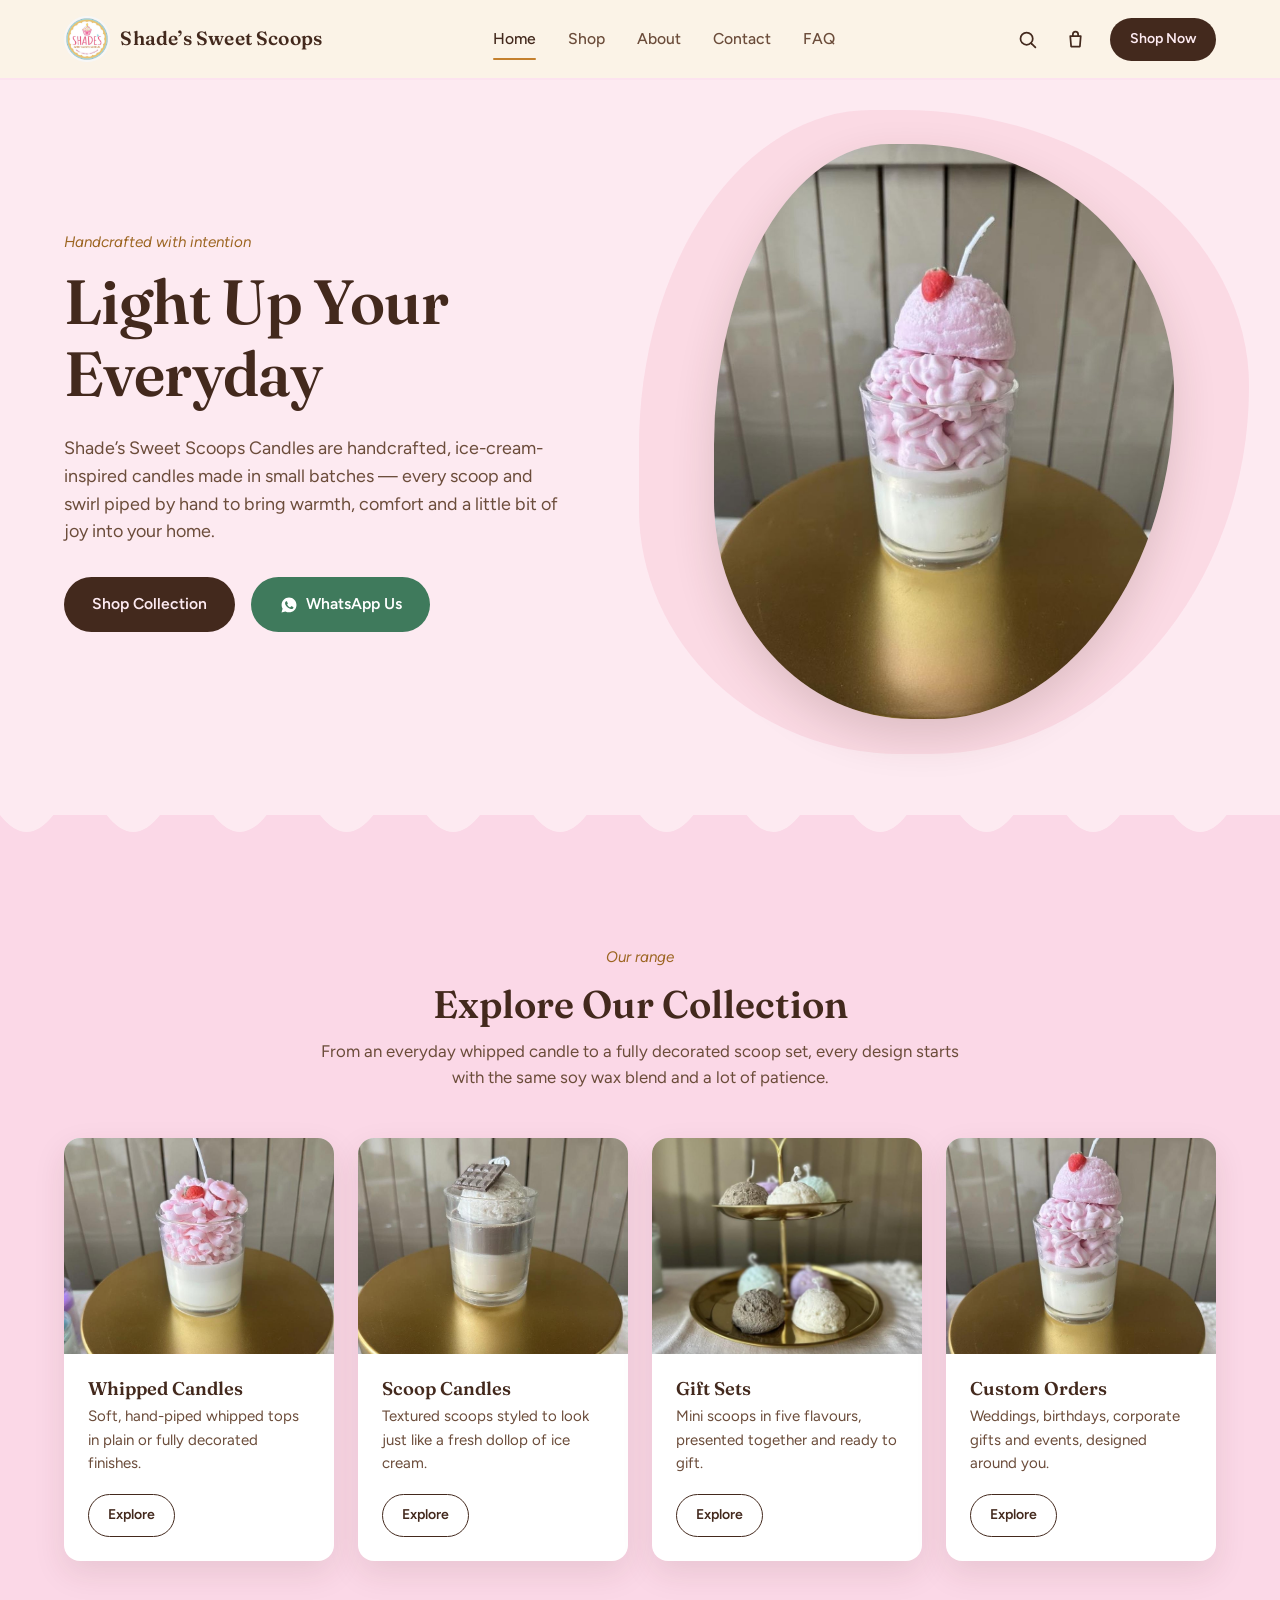
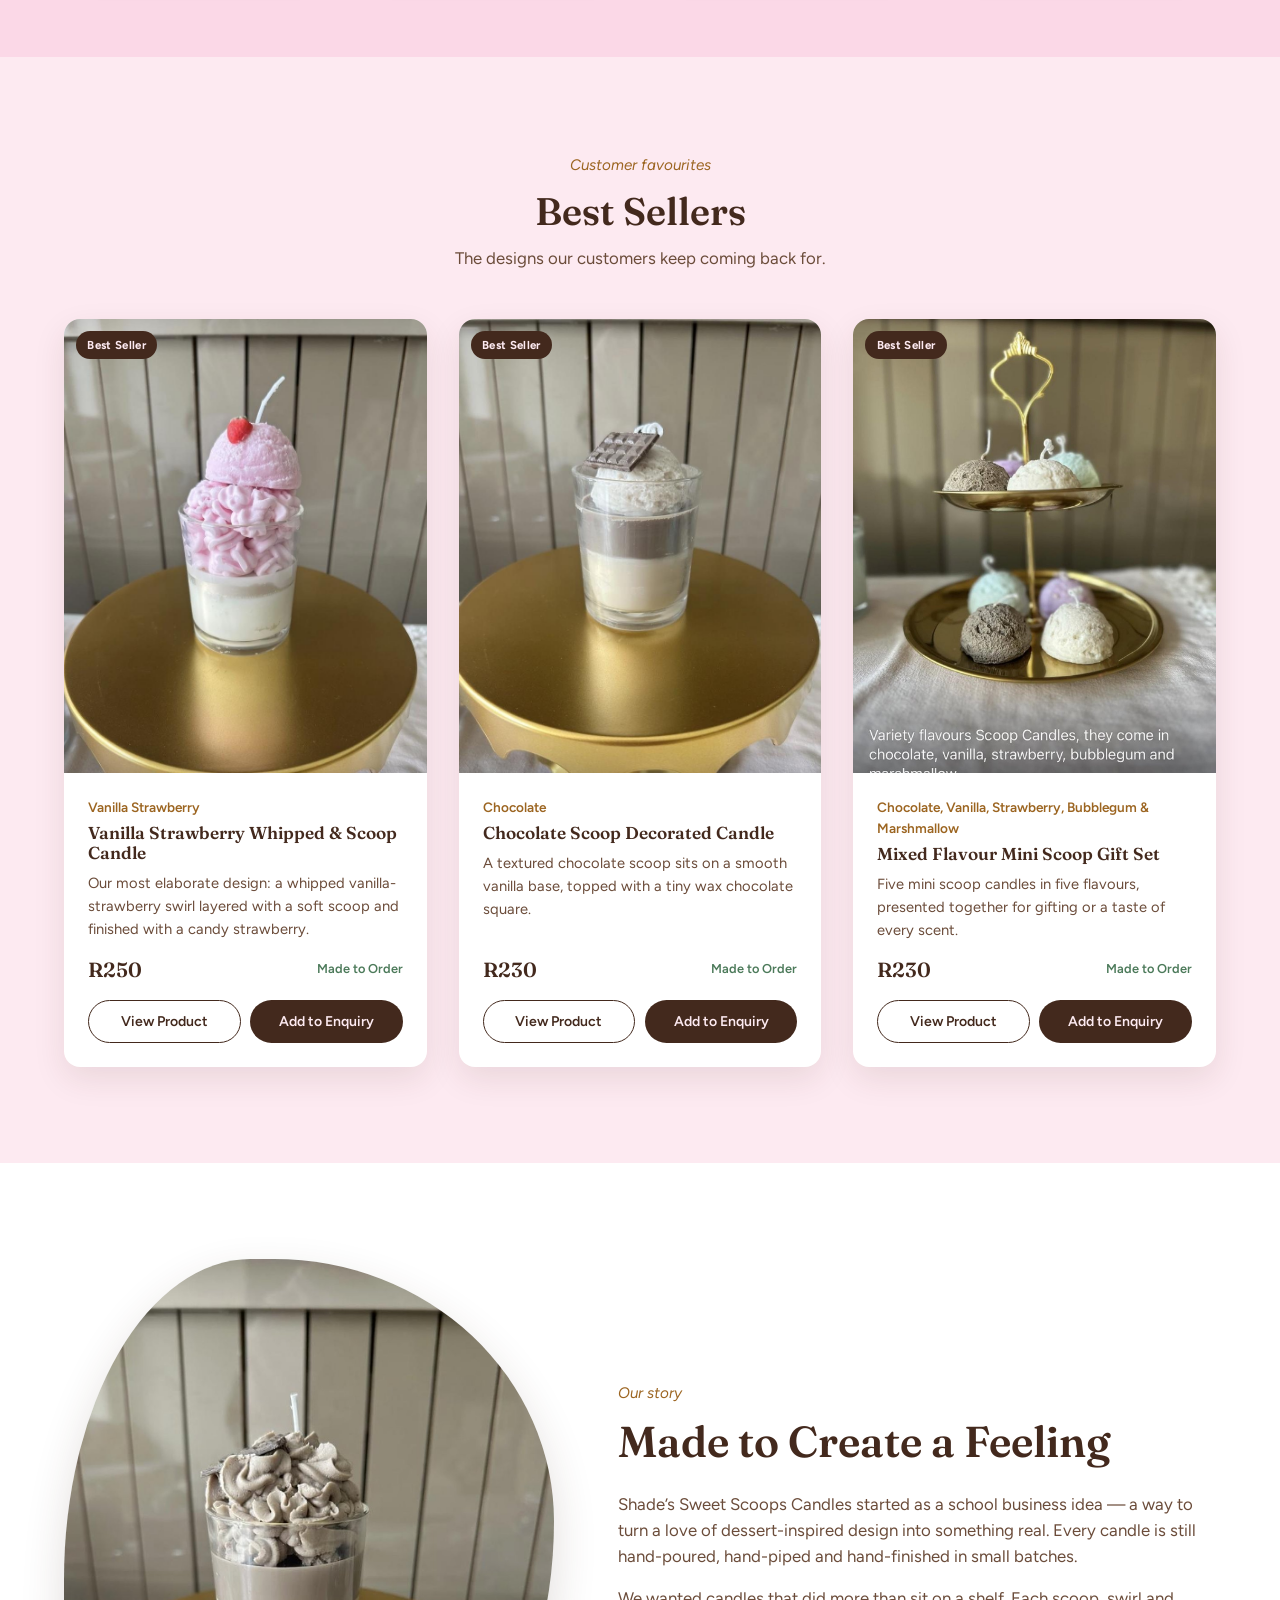
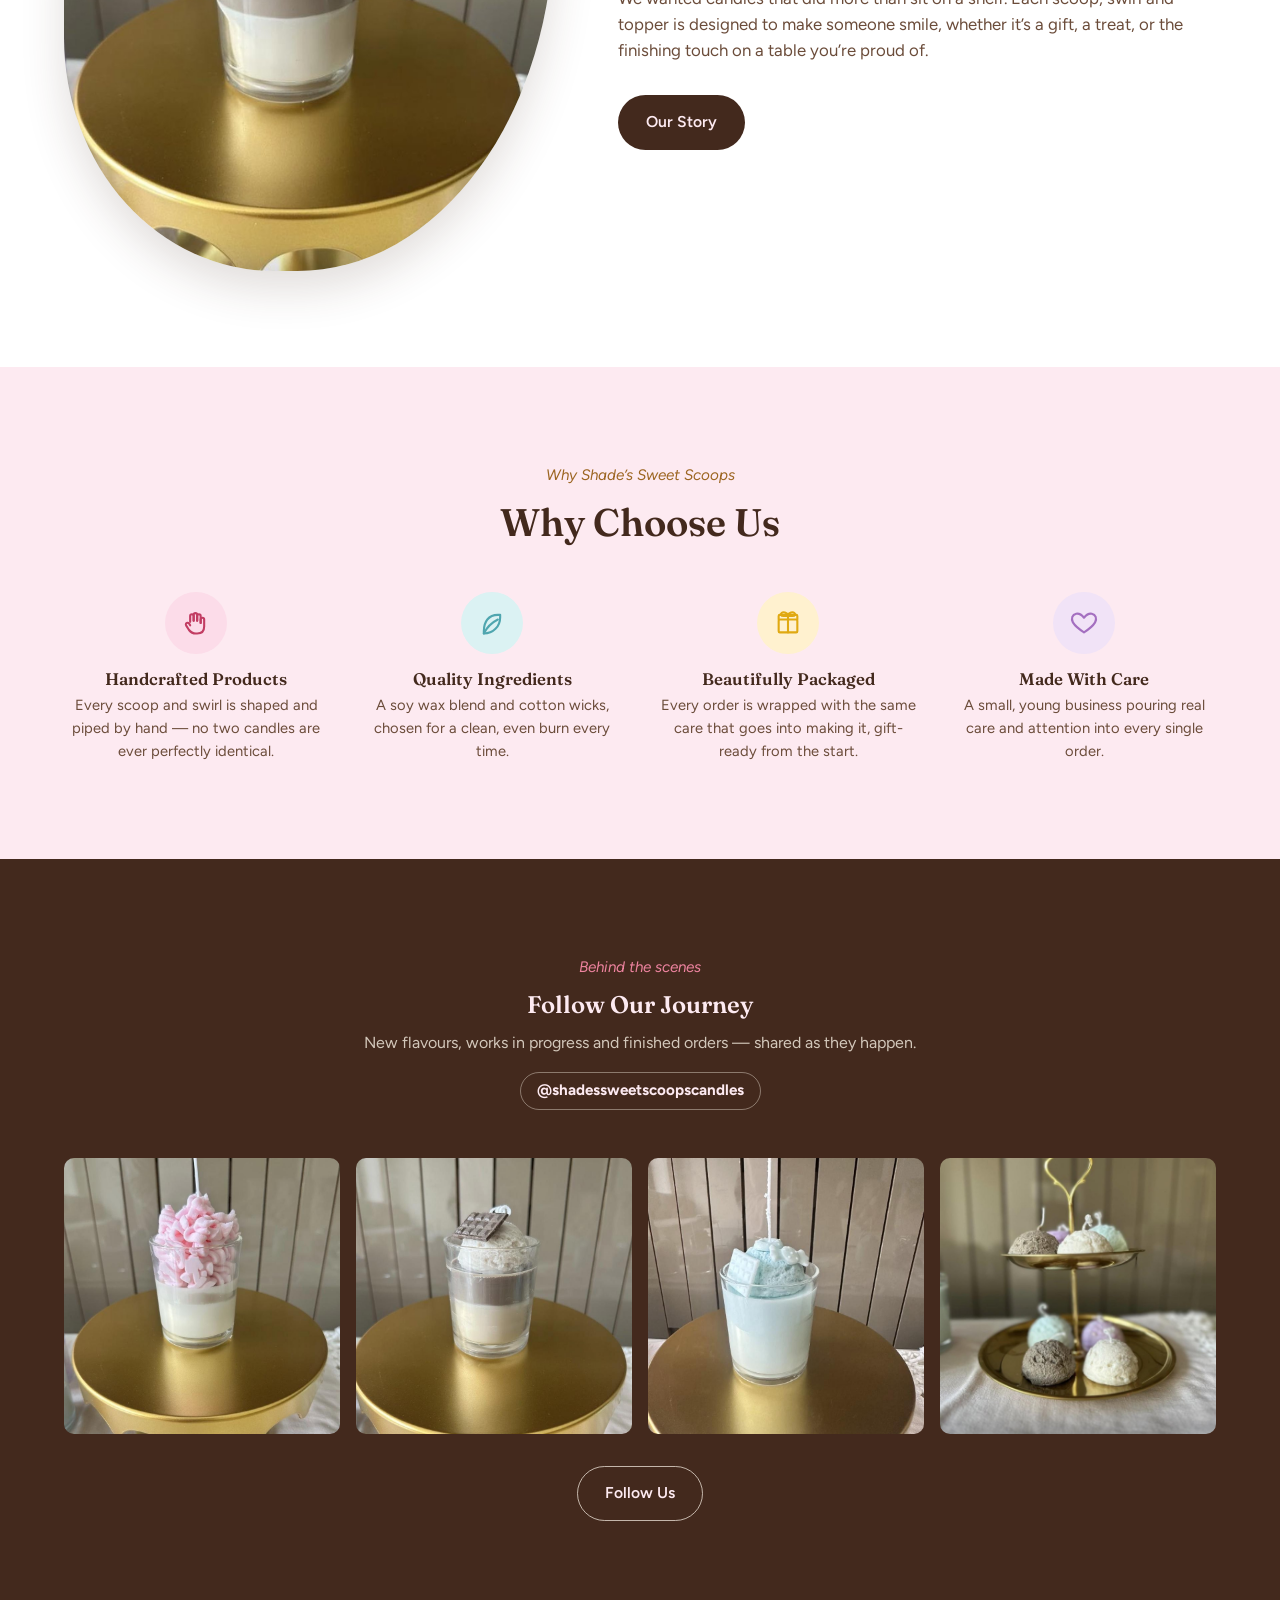
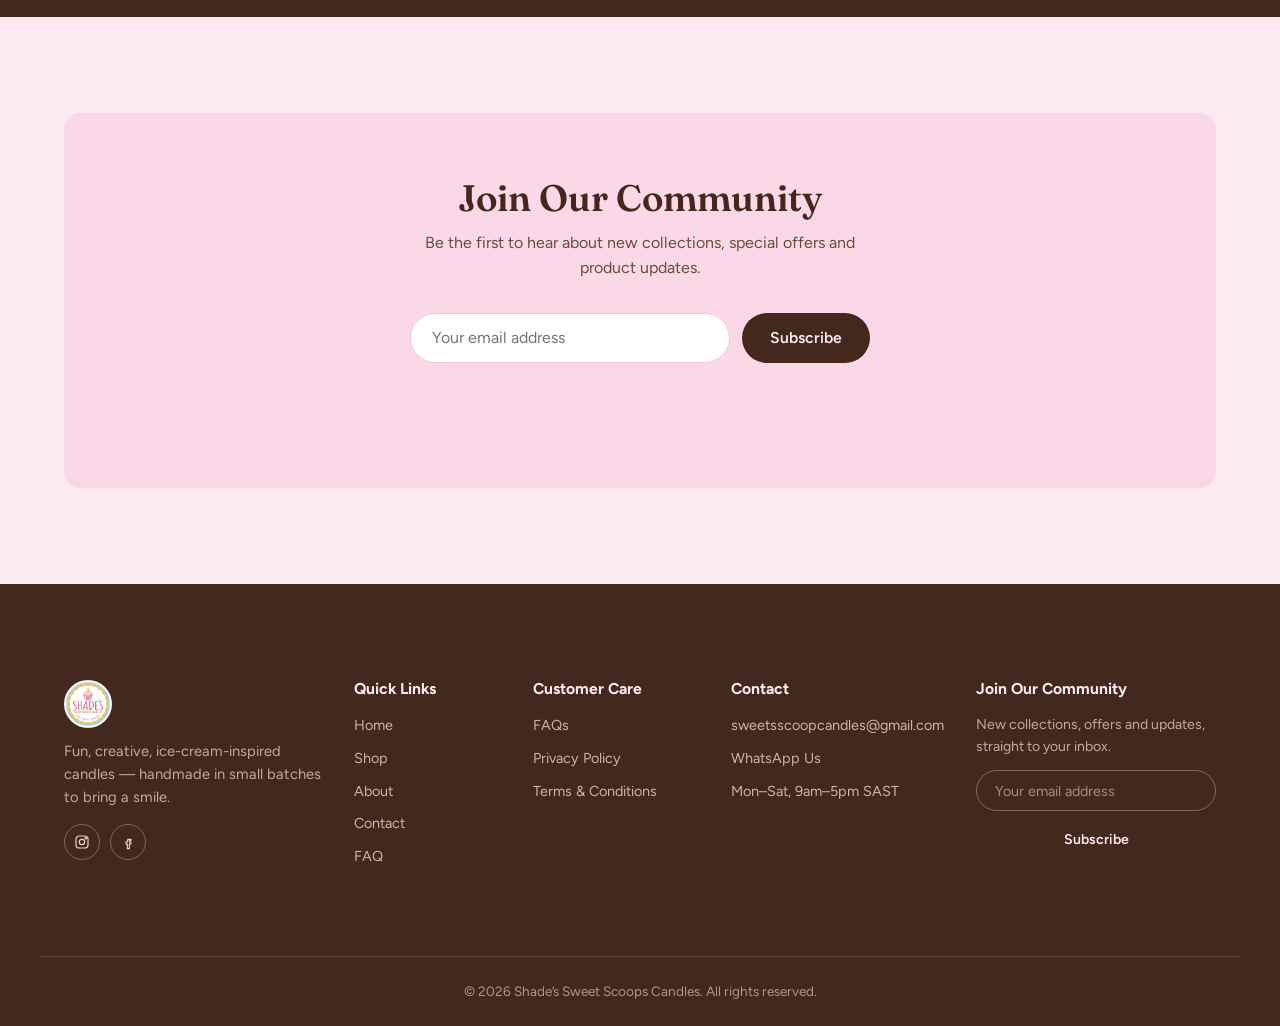
==== index.html @ d3471cd1 "Add files via upload" ====
<!DOCTYPE html>
<html lang="en">
<head>
<meta charset="UTF-8">
<meta name="viewport" content="width=device-width, initial-scale=1.0">
<title>Shade's Sweet Scoops Candles — Handcrafted Ice-Cream Inspired Candles</title>
<meta name="description" content="Handcrafted, ice-cream-inspired scoop and whipped candles made in small batches. Browse the collection and order via WhatsApp or email — no online payment needed.">
<link rel="canonical" href="https://sweetscoopcandles.co.za/" id="canonicalLink">
<meta property="og:type" content="website">
<meta property="og:site_name" content="Shade's Sweet Scoops Candles">
<meta property="og:title" content="Shade's Sweet Scoops Candles — Handcrafted Ice-Cream Inspired Candles" id="ogTitle">
<meta property="og:description" content="Handcrafted, ice-cream-inspired scoop and whipped candles made in small batches. Browse the collection and order via WhatsApp or email — no online payment needed." id="ogDescription">
<meta property="og:image" content="https://sweetscoopcandles.co.za/images/lifestyle/hero-whipped-scoop.jpg" id="ogImage">
<meta property="og:url" content="https://sweetscoopcandles.co.za/" id="ogUrl">
<meta property="og:locale" content="en_ZA">
<meta name="twitter:card" content="summary_large_image">
<meta name="twitter:title" content="Shade's Sweet Scoops Candles — Handcrafted Ice-Cream Inspired Candles" id="twitterTitle">
<meta name="twitter:description" content="Handcrafted, ice-cream-inspired scoop and whipped candles made in small batches. Browse the collection and order via WhatsApp or email — no online payment needed." id="twitterDescription">
<meta name="twitter:image" content="https://sweetscoopcandles.co.za/images/lifestyle/hero-whipped-scoop.jpg" id="twitterImage">
<link rel="icon" href="images/logo.jpg">
<link rel="stylesheet" href="css/style.css">
<script type="application/ld+json">
{
  "@context": "https://schema.org",
  "@type": "LocalBusiness",
  "@id": "https://sweetscoopcandles.co.za/#business",
  "name": "Shade's Sweet Scoops Candles",
  "description": "Handcrafted, ice-cream-inspired scoop and whipped candles made in small batches in South Africa.",
  "url": "https://sweetscoopcandles.co.za/",
  "email": "sweetsscoopcandles@gmail.com",
  "image": "https://sweetscoopcandles.co.za/images/logo.jpg",
  "logo": "https://sweetscoopcandles.co.za/images/logo.jpg",
  "priceRange": "R50 - R250",
  "areaServed": "ZA",
  "sameAs": []
}
</script>
</head>
<body data-page="home">
<a href="#main" class="skip-link">Skip to content</a>

<header class="site-header">
  <div class="container header-inner">
    <a href="index.html" class="brand">
      <img src="images/logo.jpg" alt="Shade's Sweet Scoops Candles logo" class="brand-logo" width="46" height="46">
      <span class="brand-name">Shade&rsquo;s Sweet Scoops</span>
    </a>
    <nav class="main-nav" aria-label="Primary">
      <a href="index.html" class="nav-link" data-nav="home">Home</a>
      <a href="shop.html" class="nav-link" data-nav="shop">Shop</a>
      <a href="about.html" class="nav-link" data-nav="about">About</a>
      <a href="contact.html" class="nav-link" data-nav="contact">Contact</a>
      <a href="faq.html" class="nav-link" data-nav="faq">FAQ</a>
    </nav>
    <div class="header-actions">
      <button class="icon-btn" id="searchToggle" aria-label="Search products" aria-expanded="false">
        <svg viewBox="0 0 24 24" fill="none" stroke="currentColor" stroke-width="2" stroke-linecap="round"><circle cx="11" cy="11" r="7"/><line x1="21" y1="21" x2="16.65" y2="16.65"/></svg>
      </button>
      <a href="enquiry.html" class="icon-btn" aria-label="Enquiry Bag">
        <svg viewBox="0 0 24 24" fill="none" stroke="currentColor" stroke-width="2" stroke-linecap="round" stroke-linejoin="round"><path d="M6 8h12l-1 12H7L6 8Z"/><path d="M9 8V6a3 3 0 0 1 6 0v2"/></svg>
        <span class="badge-count" data-bag-count style="display:none;">0</span>
      </a>
      <a href="shop.html" class="btn btn-primary btn-sm shop-now-btn">Shop Now</a>
      <button class="hamburger" id="hamburgerBtn" aria-label="Open menu" aria-expanded="false">
        <span></span><span></span><span></span>
      </button>
    </div>
  </div>
  <div class="search-panel" id="searchPanel">
    <div class="container search-panel-inner">
      <input type="search" id="headerSearchInput" placeholder="Search candles, flavours, gift sets…" aria-label="Search products">
      <button class="btn btn-primary btn-sm" id="headerSearchBtn">Search</button>
      <button class="icon-btn" id="searchClose" aria-label="Close search">
        <svg viewBox="0 0 24 24" fill="none" stroke="currentColor" stroke-width="2" stroke-linecap="round"><line x1="18" y1="6" x2="6" y2="18"/><line x1="6" y1="6" x2="18" y2="18"/></svg>
      </button>
    </div>
  </div>
  <nav class="mobile-nav" id="mobileNav" aria-label="Mobile">
    <a href="index.html" class="mobile-nav-link" data-nav="home">Home</a>
    <a href="shop.html" class="mobile-nav-link" data-nav="shop">Shop</a>
    <a href="about.html" class="mobile-nav-link" data-nav="about">About</a>
    <a href="contact.html" class="mobile-nav-link" data-nav="contact">Contact</a>
    <a href="faq.html" class="mobile-nav-link" data-nav="faq">FAQ</a>
    <a href="enquiry.html" class="mobile-nav-link" data-nav="enquiry">Enquiry Bag (<span data-bag-count>0</span>)</a>
    <a href="shop.html" class="btn btn-primary btn-block">Shop Now</a>
  </nav>
</header>

<main id="main">

  <section class="hero">
    <div class="container hero-inner">
      <div class="hero-copy">
        <span class="eyebrow">Handcrafted with intention</span>
        <h1>Light Up Your Everyday</h1>
        <p>Shade&rsquo;s Sweet Scoops Candles are handcrafted, ice-cream-inspired candles made in small batches — every scoop and swirl piped by hand to bring warmth, comfort and a little bit of joy into your home.</p>
        <div class="hero-actions">
          <a href="shop.html" class="btn btn-primary">Shop Collection</a>
          <a href="#" class="btn btn-whatsapp" data-whatsapp-link data-whatsapp-message="Hi! I'd love to find out more about your candles.">
            <svg width="18" height="18" viewBox="0 0 24 24" fill="currentColor"><path d="M12.04 2C6.58 2 2.13 6.45 2.13 11.91c0 1.75.46 3.45 1.32 4.95L2 22l5.29-1.39a9.9 9.9 0 0 0 4.75 1.21h.01c5.46 0 9.91-4.45 9.91-9.91C21.96 6.45 17.5 2 12.04 2Zm5.8 14.02c-.24.68-1.4 1.31-1.93 1.36-.5.05-.98.23-3.29-.7-2.79-1.13-4.58-3.94-4.72-4.13-.14-.19-1.13-1.5-1.13-2.86 0-1.36.71-2.03.97-2.3.24-.26.53-.32.7-.32h.5c.16 0 .38-.03.58.44.24.57.8 1.96.87 2.1.07.15.11.32.02.51-.09.19-.14.31-.28.47-.14.16-.29.36-.42.48-.14.14-.28.29-.12.57.16.28.71 1.17 1.53 1.9 1.05.94 1.94 1.23 2.22 1.37.28.14.44.12.61-.07.16-.19.68-.79.87-1.06.19-.27.37-.22.62-.13.26.09 1.63.77 1.91.91.28.14.47.21.54.33.07.12.07.68-.17 1.36Z"/></svg>
            WhatsApp Us
          </a>
        </div>
      </div>
      <div class="hero-media">
        <img src="images/lifestyle/hero-whipped-scoop.jpg" alt="Vanilla strawberry whipped and scoop candle, styled on a gold stand" width="700" height="848">
      </div>
    </div>
  </section>

  <svg class="scallop-divider" viewBox="0 0 400 20" preserveAspectRatio="none" aria-hidden="true">
    <path d="M0 0 Q 8.33 20 16.67 0 T 33.33 0 T 50 0 T 66.67 0 T 83.33 0 T 100 0 T 116.67 0 T 133.33 0 T 150 0 T 166.67 0 T 183.33 0 T 200 0 T 216.67 0 T 233.33 0 T 250 0 T 266.67 0 T 283.33 0 T 300 0 T 316.67 0 T 333.33 0 T 350 0 T 366.67 0 T 383.33 0 T 400 0 V20 H0 Z" fill="var(--cream-deep)"/>
  </svg>

  <section class="section-alt" style="background:var(--cream-deep);">
    <div class="container">
      <div class="section-head centered">
        <span class="eyebrow">Our range</span>
        <h2>Explore Our Collection</h2>
        <p>From an everyday whipped candle to a fully decorated scoop set, every design starts with the same soy wax blend and a lot of patience.</p>
      </div>
      <div class="collection-grid">
        <article class="collection-card">
          <div class="collection-card-media"><img src="images/products/whipped-decorated-vanilla-strawberry.jpg" alt="Whipped candle with strawberry topping" loading="lazy" width="500" height="400"></div>
          <div class="collection-card-body">
            <h3>Whipped Candles</h3>
            <p>Soft, hand-piped whipped tops in plain or fully decorated finishes.</p>
            <a href="shop.html#category=whipped" class="btn btn-secondary btn-sm">Explore</a>
          </div>
        </article>
        <article class="collection-card">
          <div class="collection-card-media"><img src="images/products/scoop-decorated-chocolate.jpg" alt="Chocolate scoop candle in a glass tumbler" loading="lazy" width="500" height="400"></div>
          <div class="collection-card-body">
            <h3>Scoop Candles</h3>
            <p>Textured scoops styled to look just like a fresh dollop of ice cream.</p>
            <a href="shop.html#category=scoop" class="btn btn-secondary btn-sm">Explore</a>
          </div>
        </article>
        <article class="collection-card">
          <div class="collection-card-media"><img src="images/lifestyle/variety-stand.jpg" alt="Mixed flavour mini scoop candles on a tiered stand" loading="lazy" width="500" height="400"></div>
          <div class="collection-card-body">
            <h3>Gift Sets</h3>
            <p>Mini scoops in five flavours, presented together and ready to gift.</p>
            <a href="shop.html#category=giftset" class="btn btn-secondary btn-sm">Explore</a>
          </div>
        </article>
        <article class="collection-card">
          <div class="collection-card-media"><img src="images/products/whipped-scoop-vanilla-strawberry.jpg" alt="Custom decorated candle example" loading="lazy" width="500" height="400"></div>
          <div class="collection-card-body">
            <h3>Custom Orders</h3>
            <p>Weddings, birthdays, corporate gifts and events, designed around you.</p>
            <a href="contact.html#custom" class="btn btn-secondary btn-sm">Explore</a>
          </div>
        </article>
      </div>
    </div>
  </section>

  <section>
    <div class="container">
      <div class="section-head centered">
        <span class="eyebrow">Customer favourites</span>
        <h2>Best Sellers</h2>
        <p>The designs our customers keep coming back for.</p>
      </div>
      <div class="product-grid" id="bestSellersGrid">
        <!-- Rendered by js/main.js — renderBestSellers() -->
      </div>
    </div>
  </section>

  <section class="section-alt">
    <div class="container editorial">
      <div class="editorial-media">
        <img src="images/lifestyle/brand-story.jpg" alt="Chocolate whipped decorated candle on a gold stand" width="600" height="727">
      </div>
      <div class="editorial-copy">
        <span class="eyebrow">Our story</span>
        <h2>Made to Create a Feeling</h2>
        <p>Shade&rsquo;s Sweet Scoops Candles started as a school business idea — a way to turn a love of dessert-inspired design into something real. Every candle is still hand-poured, hand-piped and hand-finished in small batches.</p>
        <p>We wanted candles that did more than sit on a shelf. Each scoop, swirl and topper is designed to make someone smile, whether it&rsquo;s a gift, a treat, or the finishing touch on a table you&rsquo;re proud of.</p>
        <a href="about.html" class="btn btn-primary">Our Story</a>
      </div>
    </div>
  </section>

  <section>
    <div class="container">
      <div class="section-head centered">
        <span class="eyebrow">Why Shade&rsquo;s Sweet Scoops</span>
        <h2>Why Choose Us</h2>
      </div>
      <div class="benefits-grid">
        <div class="benefit">
          <div class="benefit-icon"><svg viewBox="0 0 24 24" fill="none" stroke="currentColor" stroke-width="1.8" stroke-linecap="round" stroke-linejoin="round"><path d="M7 11V6a1.5 1.5 0 0 1 3 0v4"/><path d="M10 10V5a1.5 1.5 0 0 1 3 0v5"/><path d="M13 10V6a1.5 1.5 0 0 1 3 0v6"/><path d="M16 12V9a1.5 1.5 0 0 1 3 0v6c0 3.5-2 6-6 6h-1c-3 0-4.5-1-6-3l-2.5-4c-.5-.9 0-2 1-2.2.7-.1 1.3.2 1.7.8L7 14"/></svg></div>
          <h3>Handcrafted Products</h3>
          <p>Every scoop and swirl is shaped and piped by hand — no two candles are ever perfectly identical.</p>
        </div>
        <div class="benefit">
          <div class="benefit-icon"><svg viewBox="0 0 24 24" fill="none" stroke="currentColor" stroke-width="1.8" stroke-linecap="round" stroke-linejoin="round"><path d="M5 21c8 0 14-6 14-14V5h-2C9 5 5 11 5 19v2Z"/><path d="M5 21c3-6 6-9 12-12"/></svg></div>
          <h3>Quality Ingredients</h3>
          <p>A soy wax blend and cotton wicks, chosen for a clean, even burn every time.</p>
        </div>
        <div class="benefit">
          <div class="benefit-icon"><svg viewBox="0 0 24 24" fill="none" stroke="currentColor" stroke-width="1.8" stroke-linecap="round" stroke-linejoin="round"><rect x="4" y="9" width="16" height="11" rx="1"/><path d="M4 9V6a1 1 0 0 1 1-1h14a1 1 0 0 1 1 1v3"/><path d="M12 5v15"/><path d="M12 5c-1.2-2-4-3-5.5-1.6C5.1 4.5 6 6 8 6h4Z"/><path d="M12 5c1.2-2 4-3 5.5-1.6C18.9 4.5 18 6 16 6h-4Z"/></svg></div>
          <h3>Beautifully Packaged</h3>
          <p>Every order is wrapped with the same care that goes into making it, gift-ready from the start.</p>
        </div>
        <div class="benefit">
          <div class="benefit-icon"><svg viewBox="0 0 24 24" fill="none" stroke="currentColor" stroke-width="1.8" stroke-linecap="round" stroke-linejoin="round"><path d="M12 20s-7-4.35-9.5-8.5C.7 8.2 2 4.8 5.3 4.1 7.6 3.6 10 5 12 7.5 14 5 16.4 3.6 18.7 4.1 22 4.8 23.3 8.2 21.5 11.5 19 15.65 12 20 12 20Z"/></svg></div>
          <h3>Made With Care</h3>
          <p>A small, young business pouring real care and attention into every single order.</p>
        </div>
      </div>
    </div>
  </section>

  <section class="social-section">
    <div class="container">
      <div class="social-head">
        <span class="eyebrow">Behind the scenes</span>
        <h2>Follow Our Journey</h2>
        <p>New flavours, works in progress and finished orders — shared as they happen.</p>
        <span class="social-handle" data-instagram-handle>@shadessweetscoopscandles</span>
      </div>
      <div class="social-gallery">
        <img src="images/products/whipped-vanilla-strawberry.jpg" alt="Vanilla strawberry whipped candle" loading="lazy" width="400" height="400">
        <img src="images/products/scoop-decorated-chocolate.jpg" alt="Chocolate scoop decorated candle" loading="lazy" width="400" height="400">
        <img src="images/products/scoop-decorated-bubblegum.jpg" alt="Bubblegum scoop decorated candle" loading="lazy" width="400" height="400">
        <img src="images/lifestyle/variety-stand.jpg" alt="Variety of mini scoop candles on a stand" loading="lazy" width="400" height="400">
      </div>
      <a href="#" class="btn btn-outline-light" data-instagram-link>Follow Us</a>
    </div>
  </section>

  <section>
    <div class="container">
      <div class="newsletter">
        <h2>Join Our Community</h2>
        <p>Be the first to hear about new collections, special offers and product updates.</p>
        <form class="newsletter-form" id="homeNewsletterForm" novalidate>
          <input type="email" placeholder="Your email address" aria-label="Email address" required>
          <button type="submit" class="btn btn-primary">Subscribe</button>
        </form>
        <p class="form-msg" id="homeNewsletterMsg"></p>
      </div>
    </div>
  </section>

</main>

<footer class="site-footer">
  <div class="container footer-grid">
    <div class="footer-brand">
      <img src="images/logo.jpg" alt="Shade's Sweet Scoops Candles logo" class="footer-logo" width="48" height="48">
      <p>Fun, creative, ice-cream-inspired candles — handmade in small batches to bring a smile.</p>
      <div class="social-links">
        <a href="#" aria-label="Instagram" data-instagram-link>
          <svg viewBox="0 0 24 24" fill="none" stroke="currentColor" stroke-width="1.8"><rect x="3" y="3" width="18" height="18" rx="5"/><circle cx="12" cy="12" r="4"/><circle cx="17.5" cy="6.5" r="1"/></svg>
        </a>
        <a href="#" aria-label="Facebook">
          <svg viewBox="0 0 24 24" fill="none" stroke="currentColor" stroke-width="1.8" stroke-linecap="round" stroke-linejoin="round"><path d="M15 8h-2a2 2 0 0 0-2 2v2H9v3h2v7h3v-7h2.2l.3-3H14v-1.5c0-.6.4-1 1-1h1.5V8Z"/></svg>
        </a>
      </div>
    </div>
    <div class="footer-col">
      <h3>Quick Links</h3>
      <a href="index.html">Home</a>
      <a href="shop.html">Shop</a>
      <a href="about.html">About</a>
      <a href="contact.html">Contact</a>
      <a href="faq.html">FAQ</a>
    </div>
    <div class="footer-col">
      <h3>Customer Care</h3>
      <a href="faq.html">FAQs</a>
      <a href="privacy.html">Privacy Policy</a>
      <a href="terms.html">Terms &amp; Conditions</a>
    </div>
    <div class="footer-col">
      <h3>Contact</h3>
      <a href="mailto:sweetsscoopcandles@gmail.com" data-email-link>sweetsscoopcandles@gmail.com</a>
      <a href="#" data-whatsapp-link data-whatsapp-message="Hi! I'd like to get in touch.">WhatsApp Us</a>
      <span>Mon&ndash;Sat, 9am&ndash;5pm SAST</span>
    </div>
    <div class="footer-col footer-newsletter">
      <h3>Join Our Community</h3>
      <p style="font-size:0.88rem;color:rgba(251,243,231,0.65);margin-bottom:0.8rem;">New collections, offers and updates, straight to your inbox.</p>
      <form class="footer-newsletter-form" id="footerNewsletterForm" novalidate>
        <input type="email" placeholder="Your email address" aria-label="Email address" required>
        <button type="submit" class="btn btn-primary btn-sm">Subscribe</button>
      </form>
      <p class="form-msg" id="footerNewsletterMsg"></p>
    </div>
  </div>
  <div class="footer-bottom container">
    <p>&copy; <span id="footerYear">2026</span> Shade&rsquo;s Sweet Scoops Candles. All rights reserved.</p>
  </div>
</footer>

<script src="js/products.js"></script>
<script src="js/main.js"></script>
<script>
  wireNewsletterForm(document.getElementById("homeNewsletterForm"), document.getElementById("homeNewsletterMsg"));
</script>
</body>
</html>
---- css/style.css ----
/* =================================================================
   Shade's Sweet Scoops Candles — Stylesheet
   Type: Fraunces (display/headings) + Figtree (body/UI)
   ================================================================= */

@import url('https://fonts.googleapis.com/css2?family=Fraunces:opsz,wght@9..144,400;9..144,500;9..144,600;9..144,700&family=Figtree:wght@400;500;600;700&display=swap');

:root{
  /* ---- Color tokens ---- */
  --cream:        #FDEAF1;
  --cream-deep:   #FBD8E7;
  --paper:        #FFFFFF;
  --choc:         #43291D;
  --choc-soft:    #6B4C3A;
  --caramel:      #C4802E;
  --caramel-dark: #9C6521;
  --strawberry:   #EF84A0;
  --strawberry-dark: #C23D63;
  --bubblegum:    #7FCBD3;
  --bubblegum-dark: #4FA6AF;
  --sunshine:     #FFCE54;
  --sunshine-dark: #E0A912;
  --grape:        #C9A0DC;
  --grape-dark:   #A46FC0;
  --line:         #F4C7DC;
  --line-soft:    #FCE3EF;
  --error:        #B3423A;
  --success:      #4C7A5A;

  /* ---- Type ---- */
  --font-display: 'Fraunces', Georgia, serif;
  --font-body: 'Figtree', -apple-system, BlinkMacSystemFont, 'Segoe UI', sans-serif;

  /* ---- Spacing scale (8px base) ---- */
  --sp-1: 0.5rem;
  --sp-2: 0.75rem;
  --sp-3: 1rem;
  --sp-4: 1.5rem;
  --sp-5: 2rem;
  --sp-6: 3rem;
  --sp-7: 4rem;
  --sp-8: 6rem;
  --sp-9: 8rem;

  --radius-scoop: 40% 60% 55% 45% / 55% 45% 60% 40%;
  --radius-sm: 10px;
  --radius-md: 16px;
  --shadow-soft: 0 12px 32px rgba(67, 41, 29, 0.10);
  --shadow-lift: 0 18px 44px rgba(67, 41, 29, 0.16);
  --container-w: 1200px;
}

/* ---- Reset ---- */
*, *::before, *::after{ box-sizing: border-box; }
html{ scroll-behavior: smooth; }
body{
  margin: 0;
  font-family: var(--font-body);
  color: var(--choc);
  background: var(--cream);
  -webkit-font-smoothing: antialiased;
  line-height: 1.55;
}
img{ max-width: 100%; display: block; }
a{ color: inherit; text-decoration: none; }
button{ font-family: inherit; cursor: pointer; }
input, select, textarea{ font-family: inherit; font-size: 1rem; }
ul{ list-style: none; margin: 0; padding: 0; }
h1,h2,h3,h4{ font-family: var(--font-display); font-weight: 600; line-height: 1.15; margin: 0; color: var(--choc); }
p{ margin: 0; }
:focus-visible{ outline: 2px solid var(--caramel-dark); outline-offset: 3px; }
@media (prefers-reduced-motion: reduce){
  html{ scroll-behavior: auto; }
  *{ animation-duration: 0.01ms !important; transition-duration: 0.01ms !important; }
}

.container{ max-width: var(--container-w); margin: 0 auto; padding: 0 var(--sp-4); }
@media (max-width: 640px){ .container{ padding: 0 var(--sp-3); } }

section{ padding: var(--sp-8) 0; }
@media (max-width: 780px){ section{ padding: var(--sp-6) 0; } }

.section-alt{ background: var(--paper); }

.eyebrow{
  display: inline-block;
  font-family: var(--font-body);
  font-size: 0.95rem;
  color: var(--caramel-dark);
  font-style: italic;
  margin-bottom: var(--sp-2);
}
.section-head{
  max-width: 640px;
  margin: 0 0 var(--sp-6);
}
.section-head h2{ font-size: clamp(1.8rem, 3vw, 2.5rem); }
.section-head p{ margin-top: var(--sp-2); color: var(--choc-soft); font-size: 1.05rem; }
.section-head.centered{ margin-left: auto; margin-right: auto; text-align: center; }

/* ---- Buttons ---- */
.btn{
  display: inline-flex;
  align-items: center;
  justify-content: center;
  gap: 0.5rem;
  padding: 0.9rem 1.7rem;
  border-radius: 999px;
  font-size: 0.98rem;
  font-weight: 600;
  border: 1.5px solid transparent;
  transition: transform 0.15s ease, background 0.15s ease, border-color 0.15s ease, color 0.15s ease;
  white-space: nowrap;
}
.btn:hover{ transform: translateY(-2px); }
.btn:active{ transform: translateY(0); }
.btn-primary{ background: var(--choc); color: var(--cream); }
.btn-primary:hover{ background: var(--caramel-dark); }
.btn-secondary{ background: transparent; color: var(--choc); border-color: var(--choc); }
.btn-secondary:hover{ background: var(--choc); color: var(--cream); }
.btn-whatsapp{ background: #3F7A5C; color: #fff; }
.btn-whatsapp:hover{ background: #33654B; }
.btn-outline-light{ background: transparent; color: var(--cream); border-color: rgba(251,243,231,0.7); }
.btn-outline-light:hover{ background: var(--cream); color: var(--choc); }
.btn-block{ width: 100%; }
.btn-sm{ padding: 0.6rem 1.2rem; font-size: 0.88rem; }
.btn:disabled{ opacity: 0.5; cursor: not-allowed; transform: none; }

/* ---- Icon buttons ---- */
.icon-btn{
  display: inline-flex;
  align-items: center;
  justify-content: center;
  width: 42px;
  height: 42px;
  border-radius: 50%;
  background: transparent;
  border: none;
  color: var(--choc);
  position: relative;
  transition: background 0.15s ease;
}
.icon-btn:hover{ background: var(--cream-deep); }
.icon-btn svg{ width: 21px; height: 21px; }

.badge-count{
  position: absolute;
  top: 2px;
  right: 2px;
  min-width: 18px;
  height: 18px;
  padding: 0 4px;
  border-radius: 999px;
  background: var(--caramel);
  color: #fff;
  font-size: 0.65rem;
  font-weight: 700;
  display: flex;
  align-items: center;
  justify-content: center;
  font-family: var(--font-body);
}

/* =================================================================
   HEADER
   ================================================================= */
.site-header{
  position: sticky;
  top: 0;
  z-index: 100;
  background: rgba(251,243,231,0.92);
  backdrop-filter: blur(10px);
  border-bottom: 1px solid var(--line-soft);
}
.header-inner{
  display: flex;
  align-items: center;
  justify-content: space-between;
  gap: var(--sp-4);
  height: 78px;
}
.brand{ display: flex; align-items: center; gap: 0.65rem; min-width: 0; flex-shrink: 1; }
.brand-logo{ width: 46px; height: 46px; border-radius: 50%; object-fit: cover; flex-shrink: 0; }
.brand-name{
  font-family: var(--font-display);
  font-size: 1.2rem;
  font-weight: 600;
  letter-spacing: 0.01em;
  white-space: nowrap;
  overflow: hidden;
  text-overflow: ellipsis;
  min-width: 0;
}
.main-nav{ display: flex; align-items: center; gap: var(--sp-5); }
.nav-link{
  font-size: 0.98rem;
  font-weight: 500;
  color: var(--choc-soft);
  position: relative;
  padding: 6px 0;
}
.nav-link:hover{ color: var(--choc); }
.nav-link.active{ color: var(--choc); }
.nav-link.active::after{
  content: "";
  position: absolute;
  left: 0; right: 0; bottom: -3px;
  height: 2px;
  background: var(--caramel);
  border-radius: 2px;
}
.header-actions{ display: flex; align-items: center; gap: 0.4rem; flex-shrink: 0; }
.shop-now-btn{ margin-left: 0.4rem; }
.hamburger{
  display: none;
  flex-direction: column;
  justify-content: center;
  gap: 5px;
  width: 42px;
  height: 42px;
  background: transparent;
  border: none;
  border-radius: 50%;
}
.hamburger:hover{ background: var(--cream-deep); }
.hamburger span{
  display: block;
  width: 20px;
  height: 2px;
  background: var(--choc);
  margin: 0 auto;
  transition: transform 0.2s ease, opacity 0.2s ease;
}
.hamburger.is-open span:nth-child(1){ transform: translateY(7px) rotate(45deg); }
.hamburger.is-open span:nth-child(2){ opacity: 0; }
.hamburger.is-open span:nth-child(3){ transform: translateY(-7px) rotate(-45deg); }

.search-panel{
  max-height: 0;
  overflow: hidden;
  background: var(--paper);
  border-bottom: 1px solid var(--line-soft);
  transition: max-height 0.25s ease;
}
.search-panel.is-open{ max-height: 100px; }
.search-panel-inner{
  display: flex;
  align-items: center;
  gap: var(--sp-2);
  padding: var(--sp-3) var(--sp-4);
}
.search-panel-inner input{
  flex: 1;
  border: 1.5px solid var(--line);
  border-radius: 999px;
  padding: 0.7rem 1.2rem;
  background: var(--cream);
}
.search-panel-inner input:focus{ border-color: var(--caramel); }

.mobile-nav{
  display: none;
  flex-direction: column;
  background: var(--paper);
  border-bottom: 1px solid var(--line-soft);
  padding: var(--sp-2) var(--sp-4) var(--sp-4);
}
.mobile-nav.is-open{ display: flex; }
.mobile-nav-link{
  padding: 0.85rem 0.2rem;
  border-bottom: 1px solid var(--line-soft);
  font-weight: 500;
  font-size: 1.02rem;
  color: var(--choc-soft);
}
.mobile-nav-link.active{ color: var(--caramel-dark); }
.mobile-nav .btn{ margin-top: var(--sp-3); }

@media (max-width: 900px){
  .main-nav{ display: none; }
  .shop-now-btn{ display: none; }
  .hamburger{ display: flex; }
}

@media (max-width: 480px){
  .header-inner{ height: 66px; }
  .brand-logo{ width: 36px; height: 36px; }
  .brand-name{ font-size: 1rem; }
  .header-actions{ gap: 0.1rem; }
  .icon-btn{ width: 38px; height: 38px; }
  .icon-btn svg{ width: 19px; height: 19px; }
  .hamburger{ width: 38px; height: 38px; }
}

/* =================================================================
   HERO
   ================================================================= */
.hero{
  padding: var(--sp-7) 0 var(--sp-8);
  overflow: hidden;
}
.hero-inner{
  display: grid;
  grid-template-columns: 1fr 1fr;
  align-items: center;
  gap: var(--sp-7);
}
.hero-copy .eyebrow{ display: block; }
.hero-copy h1{
  font-size: clamp(2.6rem, 5vw, 3.9rem);
  letter-spacing: -0.01em;
  margin-bottom: var(--sp-4);
}
.hero-copy p{
  font-size: 1.12rem;
  color: var(--choc-soft);
  max-width: 46ch;
  margin-bottom: var(--sp-5);
}
.hero-actions{ display: flex; gap: var(--sp-3); flex-wrap: wrap; }
.hero-media{
  position: relative;
  display: flex;
  align-items: center;
  justify-content: center;
}
.hero-media::before{
  content: "";
  position: absolute;
  inset: -6% -6%;
  background: var(--strawberry);
  opacity: 0.16;
  border-radius: var(--radius-scoop);
  z-index: 0;
}
.hero-media img{
  position: relative;
  z-index: 1;
  border-radius: var(--radius-scoop);
  width: 100%;
  height: auto;
  max-width: 460px;
  aspect-ratio: 4/5;
  object-fit: cover;
  box-shadow: var(--shadow-lift);
}
@media (max-width: 900px){
  .hero-inner{ grid-template-columns: 1fr; gap: var(--sp-6); }
  .hero-media{ order: -1; }
  .hero-media img{ max-width: 320px; margin: 0 auto; }
}

/* Scalloped divider — signature motif echoing the logo badge edge */
.scallop-divider{
  width: 100%;
  height: 34px;
  display: block;
}
.scallop-divider svg{ width: 100%; height: 100%; display: block; }

/* =================================================================
   COLLECTION / CATEGORY CARDS
   ================================================================= */
.collection-grid{
  display: grid;
  grid-template-columns: repeat(4, 1fr);
  gap: var(--sp-4);
}
.collection-card{
  background: var(--paper);
  border-radius: var(--radius-md);
  overflow: hidden;
  box-shadow: var(--shadow-soft);
  display: flex;
  flex-direction: column;
  transition: transform 0.2s ease, box-shadow 0.2s ease;
}
.collection-card:hover{ transform: translateY(-4px); box-shadow: var(--shadow-lift); }
.collection-card-media{
  aspect-ratio: 5/4;
  overflow: hidden;
  background: var(--cream-deep);
}
.collection-card-media img{ width: 100%; height: 100%; object-fit: cover; }
.collection-card-body{ padding: var(--sp-4); display: flex; flex-direction: column; gap: 0.4rem; flex: 1; }
.collection-card-body h3{ font-size: 1.15rem; }
.collection-card-body p{ color: var(--choc-soft); font-size: 0.94rem; flex: 1; }
.collection-card-body .btn{ align-self: flex-start; margin-top: var(--sp-2); }

@media (max-width: 980px){ .collection-grid{ grid-template-columns: repeat(2, 1fr); } }
@media (max-width: 560px){ .collection-grid{ grid-template-columns: 1fr; } }

/* =================================================================
   PRODUCT CARDS / GRID
   ================================================================= */
.product-grid{
  display: grid;
  grid-template-columns: repeat(3, 1fr);
  gap: var(--sp-5);
}
.product-card{
  background: var(--paper);
  border-radius: var(--radius-md);
  overflow: hidden;
  box-shadow: var(--shadow-soft);
  display: flex;
  flex-direction: column;
  transition: transform 0.2s ease, box-shadow 0.2s ease;
}
.product-card:hover{ transform: translateY(-4px); box-shadow: var(--shadow-lift); }
.product-card-media{
  position: relative;
  aspect-ratio: 4/5;
  overflow: hidden;
  background: var(--cream-deep);
}
.product-card-media img{ width: 100%; height: 100%; object-fit: cover; }
.product-tag{
  position: absolute;
  top: 12px;
  left: 12px;
  background: var(--choc);
  color: var(--cream);
  font-size: 0.72rem;
  font-weight: 700;
  letter-spacing: 0.03em;
  padding: 0.32rem 0.7rem;
  border-radius: 999px;
}
.product-card-body{ padding: var(--sp-4); display: flex; flex-direction: column; gap: 0.35rem; flex: 1; }
.product-card-body h3{ font-size: 1.08rem; }
.product-flavor{ color: var(--caramel-dark); font-size: 0.85rem; font-weight: 600; }
.product-desc{ color: var(--choc-soft); font-size: 0.92rem; flex: 1; margin: 0.2rem 0 0.4rem; }
.product-meta-row{ display: flex; align-items: center; justify-content: space-between; margin-bottom: 0.6rem; }
.product-price{ font-family: var(--font-display); font-size: 1.28rem; font-weight: 600; }
.product-availability{ font-size: 0.8rem; color: var(--success); font-weight: 600; }
.product-card-actions{ display: flex; gap: 0.6rem; }
.product-card-actions .btn{ flex: 1; padding-left: 0.8rem; padding-right: 0.8rem; }

@media (max-width: 980px){ .product-grid{ grid-template-columns: repeat(2, 1fr); } }
@media (max-width: 620px){ .product-grid{ grid-template-columns: 1fr; } }

/* =================================================================
   BRAND STORY / EDITORIAL
   ================================================================= */
.editorial{
  display: grid;
  grid-template-columns: 0.9fr 1.1fr;
  gap: var(--sp-7);
  align-items: center;
}
.editorial-media img{
  border-radius: var(--radius-scoop);
  width: 100%;
  height: auto;
  aspect-ratio: 4/5;
  object-fit: cover;
  box-shadow: var(--shadow-lift);
}
.editorial-copy h2{ font-size: clamp(1.9rem, 3.4vw, 2.7rem); margin-bottom: var(--sp-4); }
.editorial-copy p{ color: var(--choc-soft); margin-bottom: var(--sp-3); font-size: 1.05rem; }
.editorial-copy .btn{ margin-top: var(--sp-3); }
.editorial.reverse{ grid-template-columns: 1.1fr 0.9fr; }
.editorial.reverse .editorial-media{ order: 2; }
@media (max-width: 900px){
  .editorial, .editorial.reverse{ grid-template-columns: 1fr; }
  .editorial.reverse .editorial-media{ order: -1; }
  .editorial-media img{ max-width: 360px; margin: 0 auto; }
}

/* =================================================================
   WHY CHOOSE US
   ================================================================= */
.benefits-grid{
  display: grid;
  grid-template-columns: repeat(4, 1fr);
  gap: var(--sp-5);
}
.benefit{ text-align: center; }
.benefit-icon{
  width: 62px; height: 62px;
  margin: 0 auto var(--sp-3);
  border-radius: 50%;
  background: var(--cream-deep);
  display: flex; align-items: center; justify-content: center;
  color: var(--caramel-dark);
}
.benefit-icon svg{ width: 28px; height: 28px; }
.benefit:nth-child(1) .benefit-icon{ background: #FCDCE9; color: var(--strawberry-dark); }
.benefit:nth-child(2) .benefit-icon{ background: #DBF2F3; color: var(--bubblegum-dark); }
.benefit:nth-child(3) .benefit-icon{ background: #FFF1CF; color: var(--sunshine-dark); }
.benefit:nth-child(4) .benefit-icon{ background: #F1E3F7; color: var(--grape-dark); }
.benefit h3{ font-size: 1.05rem; margin-bottom: 0.3rem; }
.benefit p{ color: var(--choc-soft); font-size: 0.92rem; }
@media (max-width: 900px){ .benefits-grid{ grid-template-columns: repeat(2, 1fr); } }
@media (max-width: 520px){ .benefits-grid{ grid-template-columns: 1fr; } }

/* =================================================================
   SOCIAL / GALLERY
   ================================================================= */
.social-section{ background: var(--choc); color: var(--cream); }
.social-head{ text-align: center; max-width: 560px; margin: 0 auto var(--sp-6); }
.social-head .eyebrow{ color: var(--strawberry); }
.social-head h2{ color: var(--cream); }
.social-head p{ color: rgba(251,243,231,0.78); margin-top: var(--sp-2); }
.social-handle{
  display: inline-block;
  margin-top: var(--sp-3);
  font-weight: 700;
  color: var(--cream);
  border: 1.5px solid rgba(251,243,231,0.4);
  padding: 0.4rem 1rem;
  border-radius: 999px;
  font-size: 0.95rem;
}
.social-gallery{
  display: grid;
  grid-template-columns: repeat(4, 1fr);
  gap: var(--sp-3);
  margin-bottom: var(--sp-5);
}
.social-gallery img{
  width: 100%;
  height: auto;
  aspect-ratio: 1/1;
  object-fit: cover;
  border-radius: var(--radius-sm);
}
.social-section .btn-outline-light{ display: block; width: fit-content; margin: 0 auto; }
@media (max-width: 780px){ .social-gallery{ grid-template-columns: repeat(2, 1fr); } }

/* =================================================================
   NEWSLETTER
   ================================================================= */
.newsletter{
  background: var(--cream-deep);
  border-radius: var(--radius-md);
  padding: var(--sp-7) var(--sp-6);
  text-align: center;
}
.newsletter h2{ font-size: clamp(1.7rem, 3vw, 2.3rem); }
.newsletter p{ color: var(--choc-soft); margin: var(--sp-2) auto var(--sp-5); max-width: 46ch; }
.newsletter-form{
  display: flex;
  gap: 0.7rem;
  max-width: 460px;
  margin: 0 auto;
  flex-wrap: wrap;
  justify-content: center;
}
.newsletter-form input{
  flex: 1;
  min-width: 220px;
  border: 1.5px solid var(--line);
  border-radius: 999px;
  padding: 0.85rem 1.3rem;
  background: var(--paper);
}
.newsletter-form input:focus{ border-color: var(--caramel); }
.form-msg{ margin-top: var(--sp-3); font-size: 0.9rem; font-weight: 600; min-height: 1.2em; }
.form-msg.success{ color: var(--success); }
.form-msg.error{ color: var(--error); }

/* =================================================================
   FOOTER
   ================================================================= */
.site-footer{
  background: var(--choc);
  color: rgba(251,243,231,0.85);
  padding-top: var(--sp-8);
}
.footer-grid{
  display: grid;
  grid-template-columns: 1.4fr 0.8fr 0.9fr 0.9fr 1.3fr;
  gap: var(--sp-5);
  padding-bottom: var(--sp-7);
  border-bottom: 1px solid rgba(251,243,231,0.14);
}
.footer-logo{ width: 48px; height: 48px; border-radius: 50%; margin-bottom: var(--sp-2); }
.footer-brand p{ font-size: 0.92rem; margin: var(--sp-2) 0 var(--sp-3); color: rgba(251,243,231,0.65); max-width: 32ch; }
.footer-col h3{ color: var(--cream); font-size: 0.98rem; margin-bottom: var(--sp-3); font-family: var(--font-body); font-weight: 700; }
.footer-col a, .footer-col span{ display: block; font-size: 0.9rem; margin-bottom: 0.65rem; color: rgba(251,243,231,0.7); }
.footer-col a:hover{ color: var(--cream); }
.social-links{ display: flex; gap: 0.6rem; margin-top: 0.4rem; }
.social-links a{
  width: 36px; height: 36px;
  border-radius: 50%;
  border: 1px solid rgba(251,243,231,0.3);
  display: flex; align-items: center; justify-content: center;
}
.social-links a:hover{ background: rgba(251,243,231,0.12); }
.social-links svg{ width: 16px; height: 16px; }
.footer-newsletter-form{ display: flex; flex-direction: column; gap: 0.6rem; }
.footer-newsletter-form input{
  border: 1.5px solid rgba(251,243,231,0.3);
  background: transparent;
  color: var(--cream);
  border-radius: 999px;
  padding: 0.65rem 1.1rem;
  font-size: 0.9rem;
}
.footer-newsletter-form input::placeholder{ color: rgba(251,243,231,0.5); }
.footer-bottom{
  padding: var(--sp-4) 0;
  text-align: center;
  font-size: 0.85rem;
  color: rgba(251,243,231,0.55);
}
@media (max-width: 980px){
  .footer-grid{ grid-template-columns: repeat(2, 1fr); }
}
@media (max-width: 560px){
  .footer-grid{ grid-template-columns: 1fr; }
}

/* =================================================================
   PAGE HEADER BANNER (shop/about/contact/faq/enquiry/policy pages)
   ================================================================= */
.page-banner{
  padding: var(--sp-7) 0 var(--sp-5);
  text-align: center;
}
.page-banner .eyebrow{ display: block; }
.page-banner h1{ font-size: clamp(2.2rem, 4vw, 3rem); }
.page-banner p{ color: var(--choc-soft); max-width: 56ch; margin: var(--sp-3) auto 0; font-size: 1.05rem; }
.breadcrumb{ font-size: 0.85rem; color: var(--choc-soft); margin-bottom: var(--sp-2); }
.breadcrumb a:hover{ color: var(--caramel-dark); }

/* =================================================================
   SHOP PAGE
   ================================================================= */
.tier-strip{
  display: grid;
  grid-template-columns: repeat(5, 1fr);
  gap: var(--sp-3);
  margin-bottom: var(--sp-6);
}
.tier-chip{
  background: var(--paper);
  border: 1px solid var(--line);
  border-radius: var(--radius-sm);
  padding: var(--sp-3);
  text-align: center;
}
.tier-chip .tier-price{ font-family: var(--font-display); font-size: 1.2rem; font-weight: 600; color: var(--caramel-dark); }
.tier-chip .tier-name{ font-size: 0.82rem; color: var(--choc-soft); margin-top: 0.2rem; }
@media (max-width: 900px){ .tier-strip{ grid-template-columns: repeat(3, 1fr); } }
@media (max-width: 560px){ .tier-strip{ grid-template-columns: repeat(2, 1fr); } }

.shop-controls{
  display: flex;
  align-items: center;
  justify-content: space-between;
  gap: var(--sp-4);
  flex-wrap: wrap;
  margin-bottom: var(--sp-5);
}
.category-tabs{
  display: flex;
  gap: 0.5rem;
  flex-wrap: wrap;
}
.category-tab{
  padding: 0.55rem 1.1rem;
  border-radius: 999px;
  border: 1.5px solid var(--line);
  background: var(--paper);
  font-size: 0.9rem;
  font-weight: 600;
  color: var(--choc-soft);
  transition: all 0.15s ease;
}
.category-tab:hover{ border-color: var(--caramel); }
.category-tab.active{ background: var(--choc); border-color: var(--choc); color: var(--cream); }
.shop-tools{ display: flex; gap: 0.6rem; align-items: center; flex-wrap: wrap; }
.shop-search{
  border: 1.5px solid var(--line);
  border-radius: 999px;
  padding: 0.6rem 1.1rem;
  background: var(--paper);
  min-width: 220px;
}
.shop-search:focus{ border-color: var(--caramel); }
.shop-sort{
  border: 1.5px solid var(--line);
  border-radius: 999px;
  padding: 0.6rem 1.1rem;
  background: var(--paper);
  color: var(--choc);
}
.results-meta{ font-size: 0.9rem; color: var(--choc-soft); margin-bottom: var(--sp-3); }
.empty-state{
  text-align: center;
  padding: var(--sp-8) var(--sp-4);
  color: var(--choc-soft);
}
.empty-state h3{ margin-bottom: var(--sp-2); color: var(--choc); }
.empty-state .btn{ margin-top: var(--sp-4); }

.custom-panel{
  background: var(--paper);
  border-radius: var(--radius-md);
  padding: var(--sp-7);
  display: grid;
  grid-template-columns: 1fr 1fr;
  gap: var(--sp-6);
  align-items: center;
}
.custom-panel-list{ margin: var(--sp-3) 0 var(--sp-4); }
.custom-panel-list li{
  padding: 0.5rem 0;
  border-bottom: 1px solid var(--line-soft);
  color: var(--choc-soft);
  font-size: 0.95rem;
}
.custom-panel-actions{ display: flex; gap: 0.7rem; flex-wrap: wrap; }
@media (max-width: 780px){ .custom-panel{ grid-template-columns: 1fr; padding: var(--sp-5); } }

/* =================================================================
   PRODUCT DETAIL PAGE
   ================================================================= */
.product-detail{
  display: grid;
  grid-template-columns: 1fr 1fr;
  gap: var(--sp-7);
  align-items: flex-start;
}
.pd-gallery-main{
  border-radius: var(--radius-md);
  overflow: hidden;
  aspect-ratio: 4/5;
  background: var(--paper);
  box-shadow: var(--shadow-soft);
  margin-bottom: var(--sp-3);
}
.pd-gallery-main img{ width: 100%; height: 100%; object-fit: cover; }
.pd-gallery-thumbs{ display: flex; gap: 0.6rem; }
.pd-thumb{
  width: 76px; height: 76px;
  border-radius: var(--radius-sm);
  overflow: hidden;
  border: 2px solid transparent;
  background: var(--paper);
}
.pd-thumb.active{ border-color: var(--caramel); }
.pd-thumb img{ width: 100%; height: 100%; object-fit: cover; }

.pd-flavor{ color: var(--caramel-dark); font-weight: 700; font-size: 0.9rem; margin-bottom: 0.3rem; }
.pd-title{ font-size: clamp(1.8rem, 3vw, 2.4rem); margin-bottom: 0.5rem; }
.pd-price{ font-family: var(--font-display); font-size: 1.6rem; font-weight: 600; margin-bottom: var(--sp-1); }
.pd-availability{ color: var(--success); font-weight: 600; font-size: 0.9rem; margin-bottom: var(--sp-4); }
.pd-desc{ color: var(--choc-soft); margin-bottom: var(--sp-5); font-size: 1.03rem; }

.pd-specs{
  display: grid;
  grid-template-columns: 1fr 1fr;
  gap: var(--sp-3);
  margin-bottom: var(--sp-5);
  padding: var(--sp-4);
  background: var(--paper);
  border-radius: var(--radius-sm);
}
.pd-spec dt{ font-size: 0.78rem; text-transform: uppercase; letter-spacing: 0.04em; color: var(--choc-soft); margin-bottom: 0.2rem; }
.pd-spec dd{ margin: 0; font-weight: 600; font-size: 0.95rem; }

.qty-selector{
  display: inline-flex;
  align-items: center;
  border: 1.5px solid var(--line);
  border-radius: 999px;
  overflow: hidden;
}
.qty-selector button{
  width: 42px; height: 42px;
  background: var(--paper);
  border: none;
  font-size: 1.2rem;
  color: var(--choc);
}
.qty-selector button:hover{ background: var(--cream-deep); }
.qty-selector input{
  width: 46px;
  text-align: center;
  border: none;
  background: transparent;
  font-weight: 700;
  -moz-appearance: textfield;
}
.qty-selector input::-webkit-outer-spin-button,
.qty-selector input::-webkit-inner-spin-button{ -webkit-appearance: none; margin: 0; }

.pd-actions-row{ display: flex; align-items: center; gap: var(--sp-3); margin-bottom: var(--sp-3); flex-wrap: wrap; }
.pd-actions-row .btn{ flex: 1; min-width: 180px; }
.pd-secondary-actions{ display: flex; gap: 0.7rem; flex-wrap: wrap; }
.pd-note{ margin-top: var(--sp-5); padding: var(--sp-3) var(--sp-4); background: var(--cream-deep); border-radius: var(--radius-sm); font-size: 0.9rem; color: var(--choc-soft); }

@media (max-width: 900px){ .product-detail{ grid-template-columns: 1fr; } }
@media (max-width: 500px){ .pd-specs{ grid-template-columns: 1fr; } }

.related-heading{ margin-bottom: var(--sp-5); }

/* =================================================================
   FORMS (contact / enquiry)
   ================================================================= */
.form-card{
  background: var(--paper);
  border-radius: var(--radius-md);
  padding: var(--sp-6);
  box-shadow: var(--shadow-soft);
  min-width: 0;
}
.form-row{ margin-bottom: var(--sp-4); }
.form-row label{ display: block; font-weight: 600; font-size: 0.9rem; margin-bottom: 0.45rem; }
.form-row .required{ color: var(--strawberry-dark); }
.form-row input, .form-row select, .form-row textarea{
  width: 100%;
  border: 1.5px solid var(--line);
  border-radius: var(--radius-sm);
  padding: 0.8rem 1rem;
  background: var(--cream);
  color: var(--choc);
}
.form-row input:focus, .form-row select:focus, .form-row textarea:focus{ border-color: var(--caramel); background: var(--paper); }
.form-row textarea{ resize: vertical; min-height: 110px; }
.form-row.two-col{ display: grid; grid-template-columns: 1fr 1fr; gap: var(--sp-3); }
.field-error{ color: var(--error); font-size: 0.82rem; margin-top: 0.35rem; display: none; }
.form-row.has-error input, .form-row.has-error select, .form-row.has-error textarea{ border-color: var(--error); }
.form-row.has-error .field-error{ display: block; }
.form-actions{ display: flex; gap: 0.8rem; flex-wrap: wrap; margin-top: var(--sp-5); }
@media (max-width: 560px){ .form-row.two-col{ grid-template-columns: 1fr; } }

.contact-layout{
  display: grid;
  grid-template-columns: 1.3fr 0.9fr;
  gap: var(--sp-6);
  align-items: flex-start;
  min-width: 0;
}
.contact-info-card{
  background: var(--choc);
  color: var(--cream);
  border-radius: var(--radius-md);
  padding: var(--sp-6);
  min-width: 0;
}
.contact-info-card h3{ color: var(--cream); margin-bottom: var(--sp-4); font-size: 1.2rem; }
.contact-info-row{ display: flex; gap: 0.8rem; align-items: flex-start; margin-bottom: var(--sp-4); }
.contact-info-row svg{ width: 20px; height: 20px; flex-shrink: 0; margin-top: 2px; color: var(--strawberry); }
.contact-info-row div p{ margin: 0; font-size: 0.92rem; color: rgba(251,243,231,0.8); }
.contact-info-row div strong{ display: block; margin-bottom: 0.15rem; }
.contact-info-card .btn{ margin-top: var(--sp-2); }
@media (max-width: 900px){ .contact-layout{ grid-template-columns: 1fr; } }

/* =================================================================
   CUSTOM ORDERS SECTION (home + shop)
   ================================================================= */
.custom-grid{
  display: grid;
  grid-template-columns: repeat(3, 1fr);
  gap: var(--sp-3);
  margin: var(--sp-5) 0 var(--sp-6);
}
.custom-item{
  background: var(--paper);
  border-radius: var(--radius-sm);
  padding: var(--sp-4);
  text-align: center;
  font-weight: 600;
  font-size: 0.95rem;
  border: 1px solid var(--line-soft);
}
@media (max-width: 780px){ .custom-grid{ grid-template-columns: repeat(2, 1fr); } }
@media (max-width: 480px){ .custom-grid{ grid-template-columns: 1fr; } }

/* =================================================================
   FAQ ACCORDION
   ================================================================= */
.faq-list{ max-width: 780px; margin: 0 auto; }
.faq-item{
  border-bottom: 1px solid var(--line);
}
.faq-question{
  width: 100%;
  display: flex;
  align-items: center;
  justify-content: space-between;
  gap: var(--sp-3);
  background: none;
  border: none;
  text-align: left;
  padding: var(--sp-4) 0.2rem;
  font-family: var(--font-display);
  font-size: 1.12rem;
  font-weight: 600;
  color: var(--choc);
}
.faq-question svg{ width: 20px; height: 20px; flex-shrink: 0; transition: transform 0.2s ease; color: var(--caramel-dark); }
.faq-item.is-open .faq-question svg{ transform: rotate(180deg); }
.faq-answer{
  max-height: 0;
  overflow: hidden;
  transition: max-height 0.25s ease;
}
.faq-answer-inner{ padding: 0 0.2rem var(--sp-4); color: var(--choc-soft); font-size: 0.98rem; max-width: 68ch; }
.faq-category-label{ margin: var(--sp-7) 0 var(--sp-3); color: var(--caramel-dark); font-size: 0.85rem; font-weight: 700; letter-spacing: 0.04em; text-transform: uppercase; }
.faq-category-label:first-child{ margin-top: 0; }

/* =================================================================
   ENQUIRY BAG
   ================================================================= */
.bag-layout{
  display: grid;
  grid-template-columns: 1.5fr 1fr;
  gap: var(--sp-6);
  align-items: flex-start;
}
.bag-items{ display: flex; flex-direction: column; gap: var(--sp-3); }
.bag-item{
  display: grid;
  grid-template-columns: 84px 1fr auto;
  gap: var(--sp-3);
  align-items: center;
  background: var(--paper);
  border-radius: var(--radius-sm);
  padding: var(--sp-3);
  box-shadow: var(--shadow-soft);
}
.bag-item-media{ width: 84px; height: 84px; border-radius: var(--radius-sm); overflow: hidden; }
.bag-item-media img{ width: 100%; height: 100%; object-fit: cover; }
.bag-item-info h4{ font-size: 1rem; margin-bottom: 0.2rem; }
.bag-item-info .product-flavor{ font-size: 0.8rem; }
.bag-item-info .bag-item-price{ font-family: var(--font-display); font-weight: 600; margin-top: 0.3rem; }
.bag-item-right{ display: flex; flex-direction: column; align-items: flex-end; gap: 0.6rem; }
.bag-item-remove{ background: none; border: none; color: var(--error); font-size: 0.82rem; font-weight: 600; }
.bag-item-remove:hover{ text-decoration: underline; }
.qty-selector.sm button{ width: 32px; height: 32px; font-size: 1rem; }
.qty-selector.sm input{ width: 36px; }

.bag-summary{
  background: var(--paper);
  border-radius: var(--radius-md);
  padding: var(--sp-5);
  box-shadow: var(--shadow-soft);
  position: sticky;
  top: 100px;
}
.bag-summary h3{ margin-bottom: var(--sp-4); }
.bag-summary-row{ display: flex; justify-content: space-between; padding: 0.5rem 0; font-size: 0.95rem; color: var(--choc-soft); }
.bag-summary-row.total{ font-weight: 700; color: var(--choc); font-size: 1.15rem; border-top: 1px solid var(--line); margin-top: 0.4rem; padding-top: var(--sp-3); }
.bag-summary .form-row{ margin-top: var(--sp-4); margin-bottom: var(--sp-3); }
.bag-summary-actions{ display: flex; flex-direction: column; gap: 0.7rem; margin-top: var(--sp-4); }
.bag-clear{ background: none; border: none; color: var(--error); font-size: 0.85rem; font-weight: 600; margin-top: var(--sp-3); }
.bag-clear:hover{ text-decoration: underline; }
.bag-empty{
  text-align: center;
  padding: var(--sp-9) var(--sp-4);
}
.bag-empty svg{ width: 64px; height: 64px; color: var(--line); margin-bottom: var(--sp-4); }
.bag-empty h3{ margin-bottom: var(--sp-2); }
.bag-empty p{ color: var(--choc-soft); margin-bottom: var(--sp-4); }
@media (max-width: 900px){ .bag-layout{ grid-template-columns: 1fr; } .bag-summary{ position: static; } }
@media (max-width: 520px){ .bag-item{ grid-template-columns: 64px 1fr; } .bag-item-right{ grid-column: 1 / -1; flex-direction: row; justify-content: space-between; align-items: center; } .bag-item-media{ width: 64px; height: 64px; } }

/* =================================================================
   ABOUT PAGE
   ================================================================= */
.about-hero{
  display: grid;
  grid-template-columns: 1fr 1fr;
  gap: var(--sp-7);
  align-items: center;
}
.about-hero img{ border-radius: var(--radius-scoop); width: 100%; height: auto; aspect-ratio: 4/5; object-fit: cover; box-shadow: var(--shadow-lift); }
@media (max-width: 900px){ .about-hero{ grid-template-columns: 1fr; } .about-hero img{ max-width: 360px; margin: 0 auto; } }

.philosophy-grid{
  display: grid;
  grid-template-columns: repeat(3, 1fr);
  gap: var(--sp-5);
}
.philosophy-card{ text-align: left; }
.philosophy-card .num{ font-family: var(--font-display); font-size: 0.9rem; color: var(--caramel-dark); font-weight: 700; margin-bottom: var(--sp-2); }
.philosophy-card h3{ font-size: 1.2rem; margin-bottom: var(--sp-2); }
.philosophy-card p{ color: var(--choc-soft); font-size: 0.95rem; }
@media (max-width: 780px){ .philosophy-grid{ grid-template-columns: 1fr; gap: var(--sp-6); } }

.goals-columns{ display: grid; grid-template-columns: 1fr 1fr; gap: var(--sp-6); }
.goals-columns h3{ margin-bottom: var(--sp-3); font-size: 1.15rem; }
.goals-columns ul li{ padding: 0.5rem 0 0.5rem 1.4rem; position: relative; color: var(--choc-soft); font-size: 0.96rem; border-bottom: 1px solid var(--line-soft); }
.goals-columns ul li::before{ content: "•"; position: absolute; left: 0.2rem; color: var(--caramel); font-weight: 700; }
@media (max-width: 780px){ .goals-columns{ grid-template-columns: 1fr; } }

/* =================================================================
   POLICY PAGES
   ================================================================= */
.policy-content{ max-width: 760px; margin: 0 auto; }
.policy-content h2{ font-size: 1.35rem; margin: var(--sp-6) 0 var(--sp-3); }
.policy-content h2:first-child{ margin-top: 0; }
.policy-content p{ color: var(--choc-soft); margin-bottom: var(--sp-3); font-size: 0.98rem; }
.policy-content ul{ margin-bottom: var(--sp-3); }
.policy-content ul li{ color: var(--choc-soft); font-size: 0.98rem; padding: 0.3rem 0 0.3rem 1.3rem; position: relative; }
.policy-content ul li::before{ content: "–"; position: absolute; left: 0; color: var(--caramel-dark); }
.policy-updated{ font-size: 0.85rem; color: var(--choc-soft); font-style: italic; margin-bottom: var(--sp-6); }

/* =================================================================
   TOAST
   ================================================================= */
.toast{
  position: fixed;
  bottom: 24px;
  left: 50%;
  transform: translate(-50%, 20px);
  background: var(--choc);
  color: var(--cream);
  padding: 0.9rem 1.4rem;
  border-radius: 999px;
  font-size: 0.92rem;
  font-weight: 600;
  box-shadow: var(--shadow-lift);
  opacity: 0;
  pointer-events: none;
  transition: opacity 0.2s ease, transform 0.2s ease;
  z-index: 300;
  display: flex;
  align-items: center;
  gap: 0.5rem;
}
.toast.is-visible{ opacity: 1; transform: translate(-50%, 0); pointer-events: auto; }

/* =================================================================
   404 / NOT FOUND (product missing state)
   ================================================================= */
.not-found{ text-align: center; padding: var(--sp-9) var(--sp-4); }
.not-found h1{ font-size: 2.2rem; margin-bottom: var(--sp-3); }
.not-found p{ color: var(--choc-soft); margin-bottom: var(--sp-5); }

/* =================================================================
   MISC
   ================================================================= */
.skip-link{
  position: absolute;
  left: -999px;
  top: 0;
  background: var(--choc);
  color: var(--cream);
  padding: 0.8rem 1.2rem;
  border-radius: 0 0 8px 0;
  z-index: 500;
}
.skip-link:focus{ left: 0; }
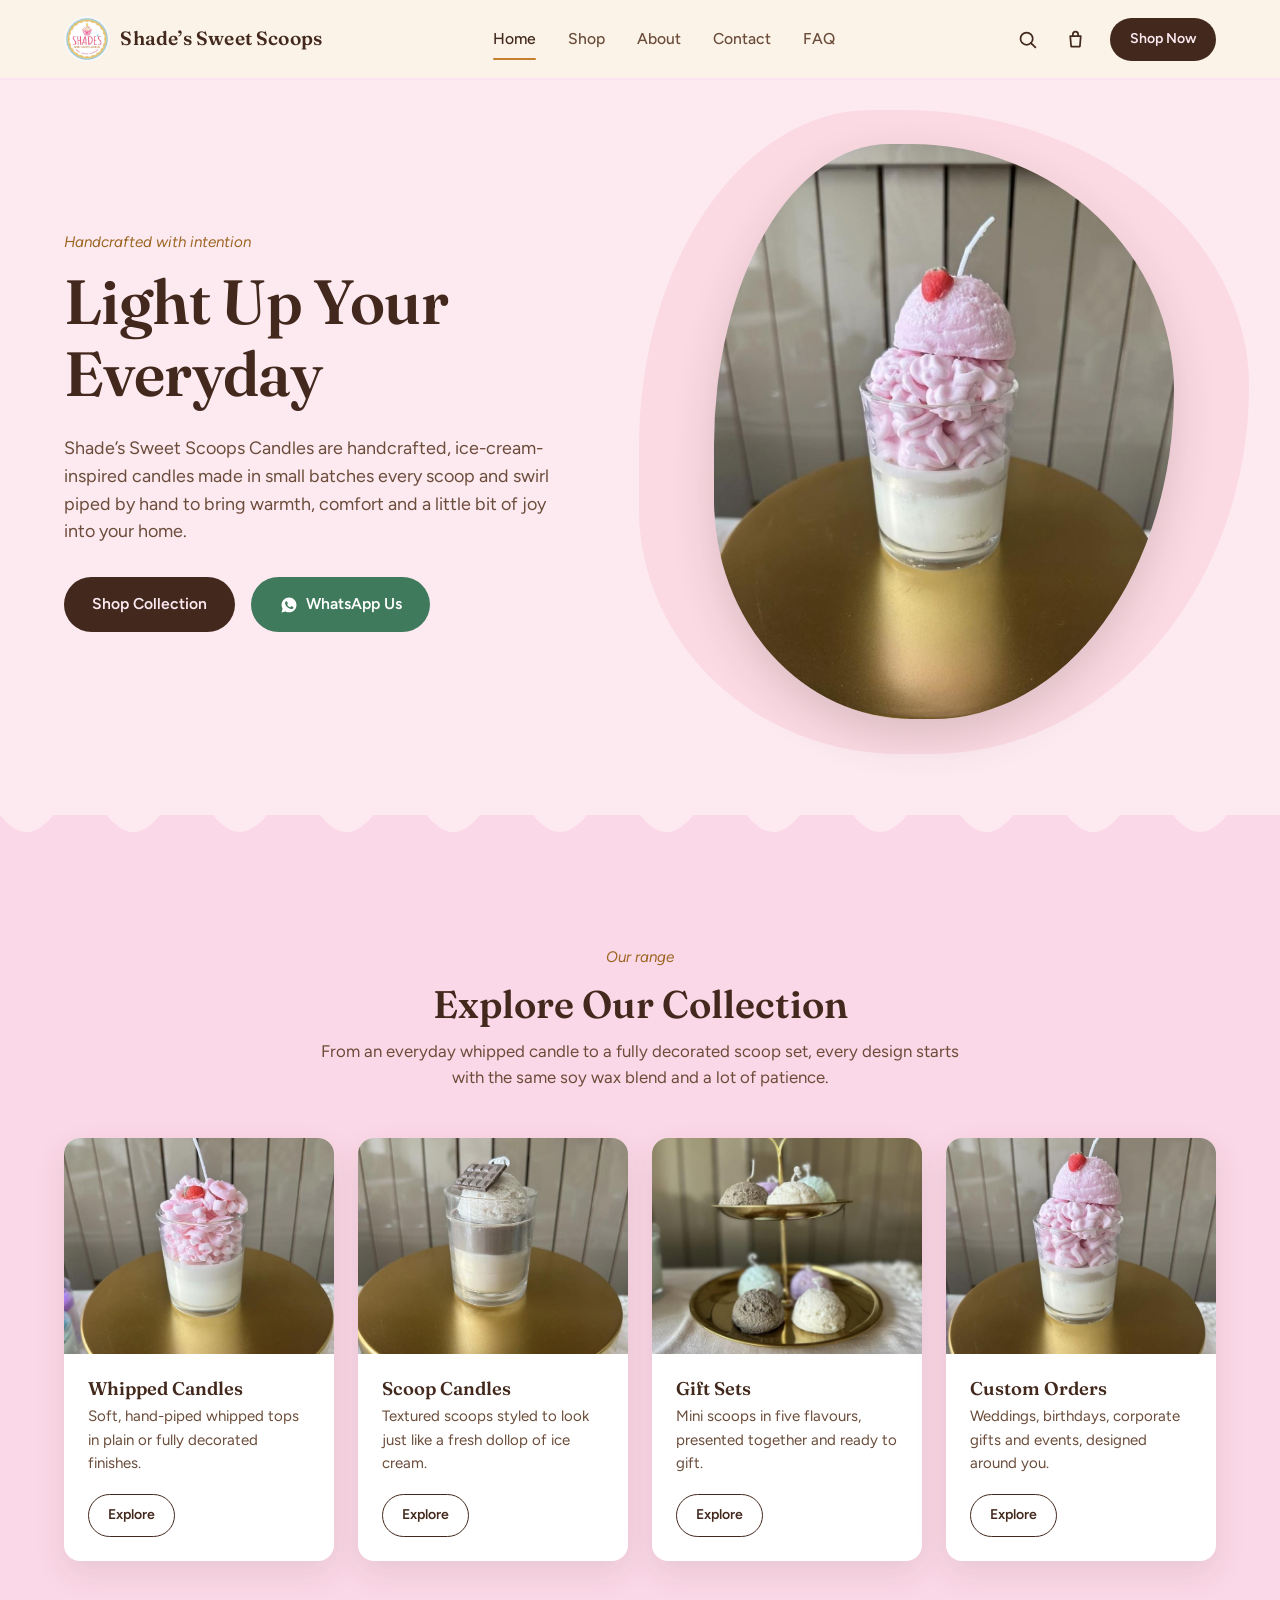
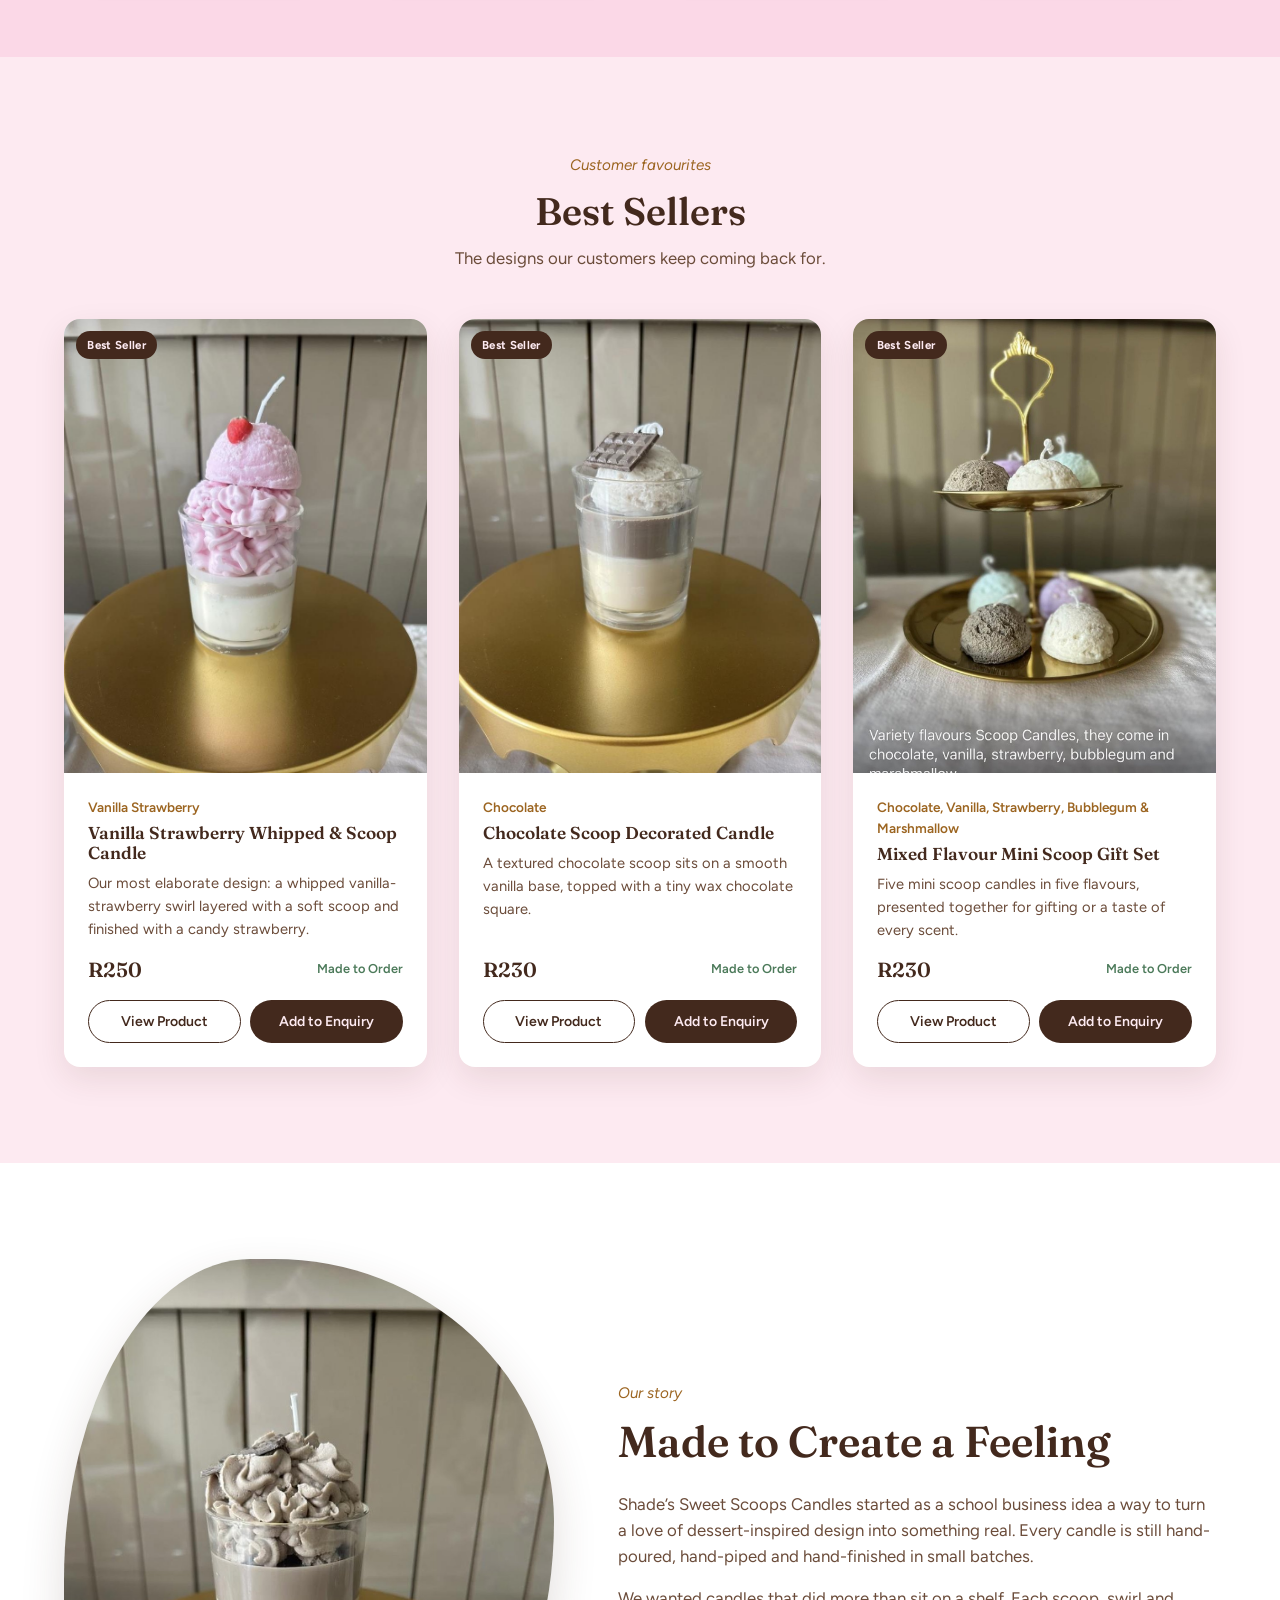
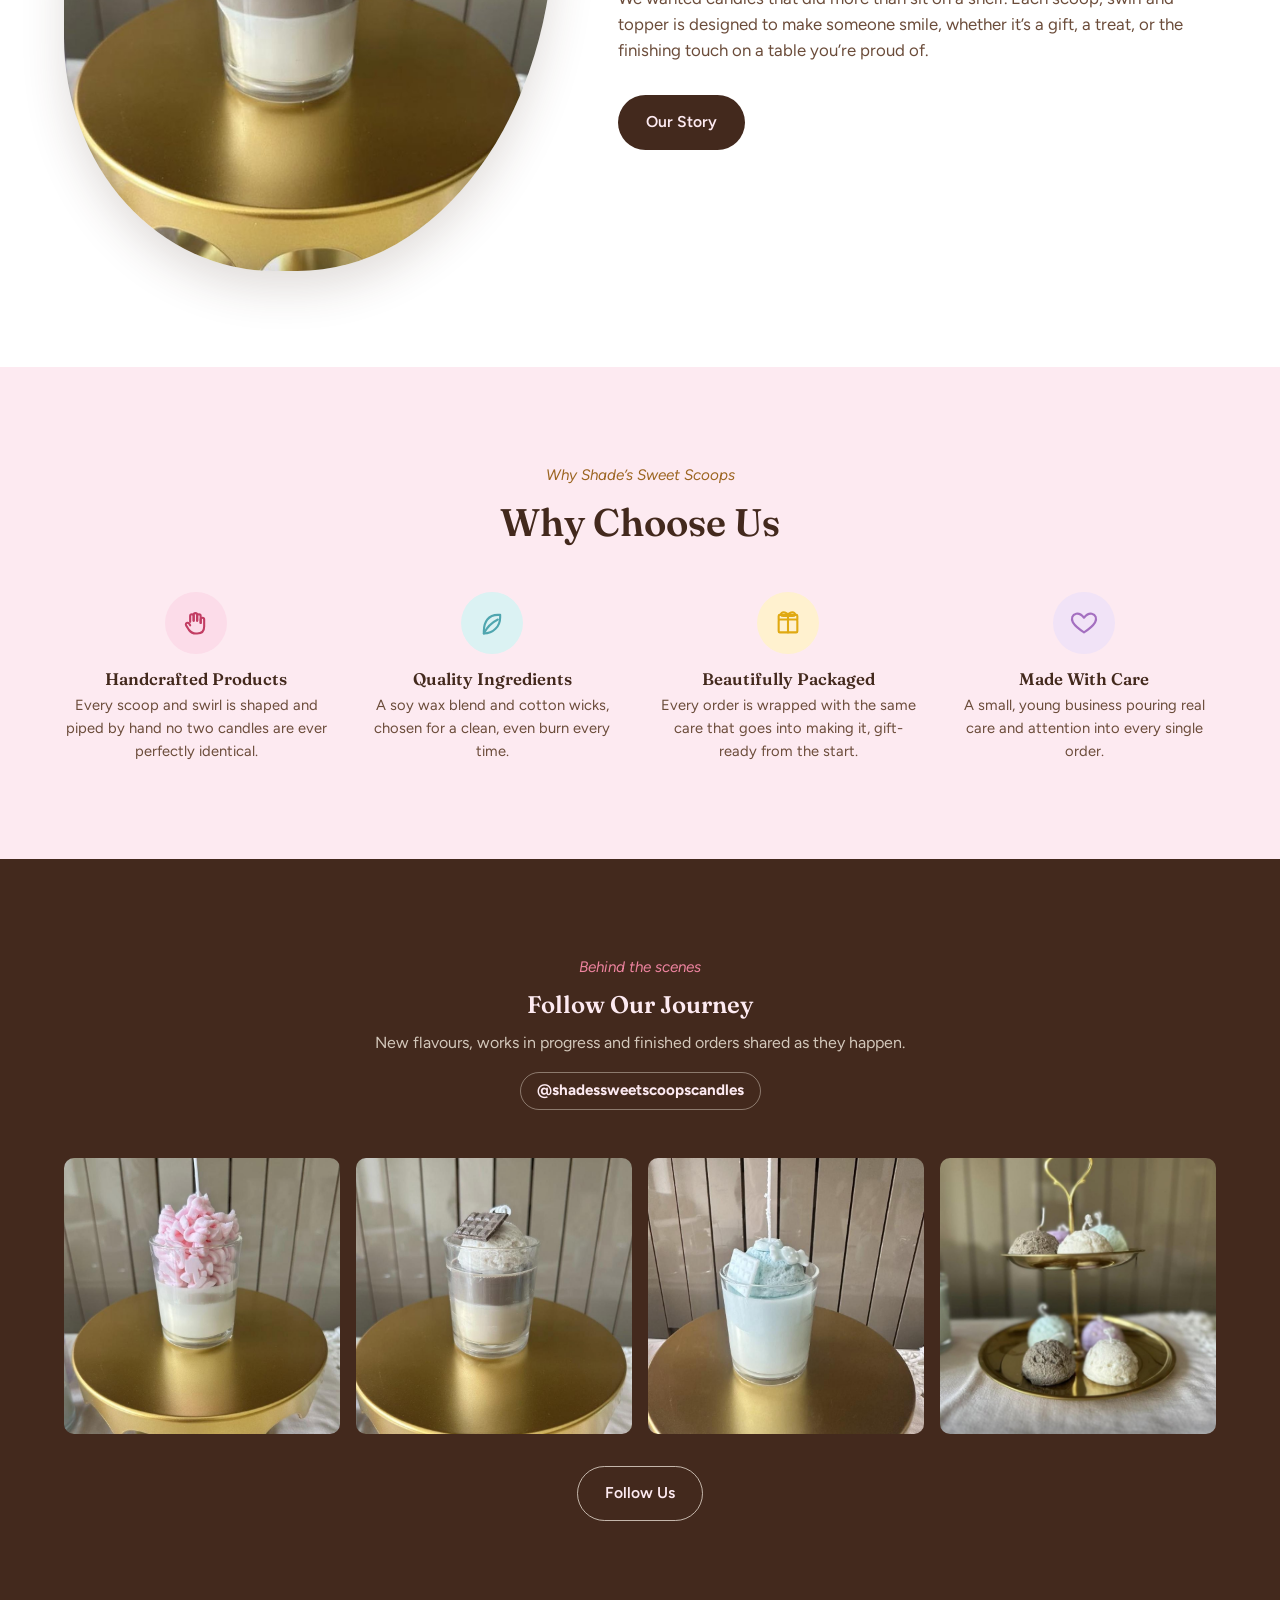
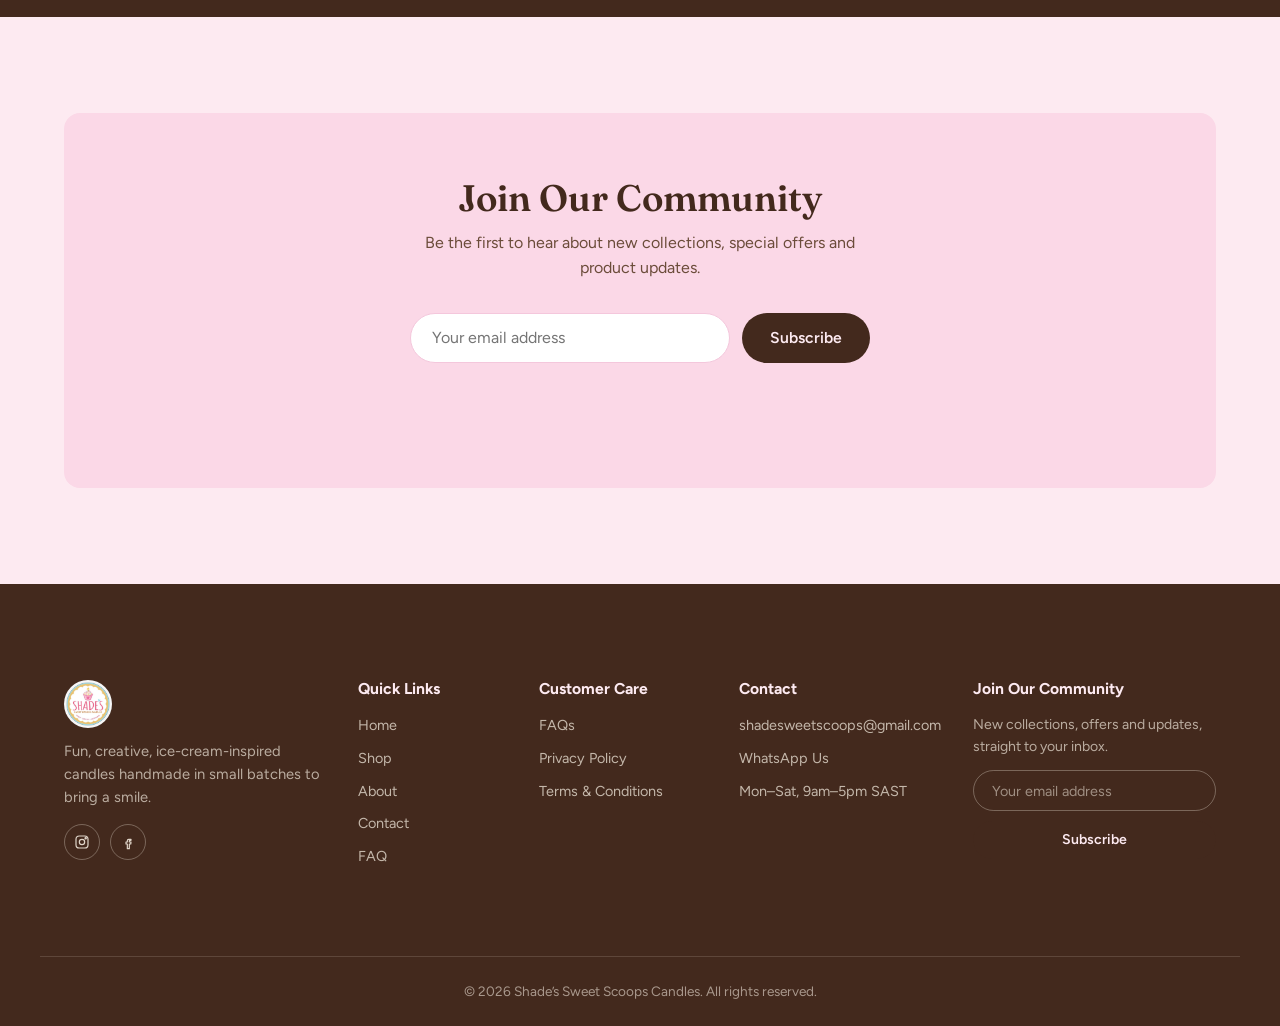
==== commit 4e3e6b31: "Update email and fix typos in index.html" ====
--- a/index.html
+++ b/index.html
@@ -27,7 +27,7 @@
   "name": "Shade's Sweet Scoops Candles",
   "description": "Handcrafted, ice-cream-inspired scoop and whipped candles made in small batches in South Africa.",
   "url": "https://sweetscoopcandles.co.za/",
-  "email": "sweetsscoopcandles@gmail.com",
+  "email": "shadesweetscoops@gmail.com",
   "image": "https://sweetscoopcandles.co.za/images/logo.jpg",
   "logo": "https://sweetscoopcandles.co.za/images/logo.jpg",
   "priceRange": "R50 - R250",
@@ -93,7 +93,7 @@
       <div class="hero-copy">
         <span class="eyebrow">Handcrafted with intention</span>
         <h1>Light Up Your Everyday</h1>
-        <p>Shade&rsquo;s Sweet Scoops Candles are handcrafted, ice-cream-inspired candles made in small batches — every scoop and swirl piped by hand to bring warmth, comfort and a little bit of joy into your home.</p>
+        <p>Shade&rsquo;s Sweet Scoops Candles are handcrafted, ice-cream-inspired candles made in small batches every scoop and swirl piped by hand to bring warmth, comfort and a little bit of joy into your home.</p>
         <div class="hero-actions">
           <a href="shop.html" class="btn btn-primary">Shop Collection</a>
           <a href="#" class="btn btn-whatsapp" data-whatsapp-link data-whatsapp-message="Hi! I'd love to find out more about your candles.">
@@ -177,7 +177,7 @@
       <div class="editorial-copy">
         <span class="eyebrow">Our story</span>
         <h2>Made to Create a Feeling</h2>
-        <p>Shade&rsquo;s Sweet Scoops Candles started as a school business idea — a way to turn a love of dessert-inspired design into something real. Every candle is still hand-poured, hand-piped and hand-finished in small batches.</p>
+        <p>Shade&rsquo;s Sweet Scoops Candles started as a school business idea a way to turn a love of dessert-inspired design into something real. Every candle is still hand-poured, hand-piped and hand-finished in small batches.</p>
         <p>We wanted candles that did more than sit on a shelf. Each scoop, swirl and topper is designed to make someone smile, whether it&rsquo;s a gift, a treat, or the finishing touch on a table you&rsquo;re proud of.</p>
         <a href="about.html" class="btn btn-primary">Our Story</a>
       </div>
@@ -194,7 +194,7 @@
         <div class="benefit">
           <div class="benefit-icon"><svg viewBox="0 0 24 24" fill="none" stroke="currentColor" stroke-width="1.8" stroke-linecap="round" stroke-linejoin="round"><path d="M7 11V6a1.5 1.5 0 0 1 3 0v4"/><path d="M10 10V5a1.5 1.5 0 0 1 3 0v5"/><path d="M13 10V6a1.5 1.5 0 0 1 3 0v6"/><path d="M16 12V9a1.5 1.5 0 0 1 3 0v6c0 3.5-2 6-6 6h-1c-3 0-4.5-1-6-3l-2.5-4c-.5-.9 0-2 1-2.2.7-.1 1.3.2 1.7.8L7 14"/></svg></div>
           <h3>Handcrafted Products</h3>
-          <p>Every scoop and swirl is shaped and piped by hand — no two candles are ever perfectly identical.</p>
+          <p>Every scoop and swirl is shaped and piped by hand no two candles are ever perfectly identical.</p>
         </div>
         <div class="benefit">
           <div class="benefit-icon"><svg viewBox="0 0 24 24" fill="none" stroke="currentColor" stroke-width="1.8" stroke-linecap="round" stroke-linejoin="round"><path d="M5 21c8 0 14-6 14-14V5h-2C9 5 5 11 5 19v2Z"/><path d="M5 21c3-6 6-9 12-12"/></svg></div>
@@ -220,7 +220,7 @@
       <div class="social-head">
         <span class="eyebrow">Behind the scenes</span>
         <h2>Follow Our Journey</h2>
-        <p>New flavours, works in progress and finished orders — shared as they happen.</p>
+        <p>New flavours, works in progress and finished orders shared as they happen.</p>
         <span class="social-handle" data-instagram-handle>@shadessweetscoopscandles</span>
       </div>
       <div class="social-gallery">
@@ -253,7 +253,7 @@
   <div class="container footer-grid">
     <div class="footer-brand">
       <img src="images/logo.jpg" alt="Shade's Sweet Scoops Candles logo" class="footer-logo" width="48" height="48">
-      <p>Fun, creative, ice-cream-inspired candles — handmade in small batches to bring a smile.</p>
+      <p>Fun, creative, ice-cream-inspired candles handmade in small batches to bring a smile.</p>
       <div class="social-links">
         <a href="#" aria-label="Instagram" data-instagram-link>
           <svg viewBox="0 0 24 24" fill="none" stroke="currentColor" stroke-width="1.8"><rect x="3" y="3" width="18" height="18" rx="5"/><circle cx="12" cy="12" r="4"/><circle cx="17.5" cy="6.5" r="1"/></svg>
@@ -279,7 +279,7 @@
     </div>
     <div class="footer-col">
       <h3>Contact</h3>
-      <a href="mailto:sweetsscoopcandles@gmail.com" data-email-link>sweetsscoopcandles@gmail.com</a>
+      <a href="mailto:shadesweetscoops@gmail.com" data-email-link>shadesweetscoops@gmail.com</a>
       <a href="#" data-whatsapp-link data-whatsapp-message="Hi! I'd like to get in touch.">WhatsApp Us</a>
       <span>Mon&ndash;Sat, 9am&ndash;5pm SAST</span>
     </div>
